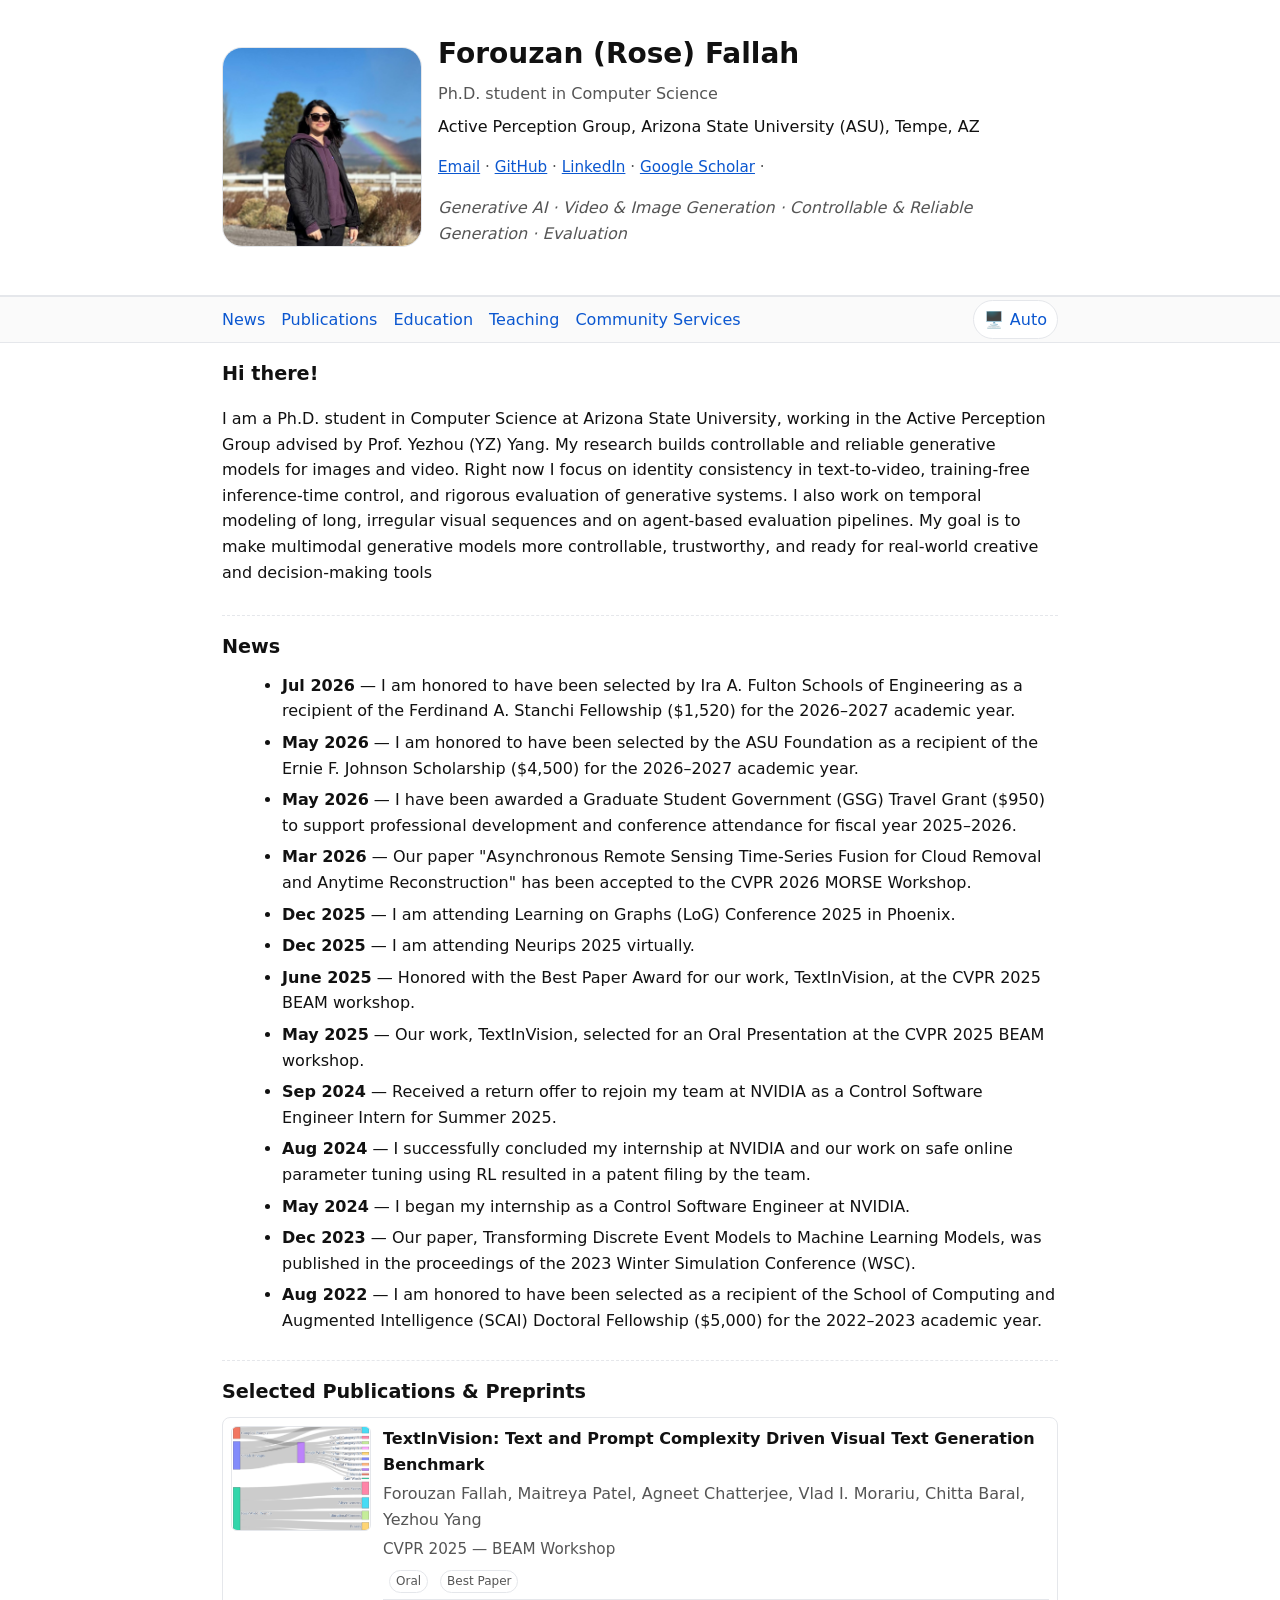
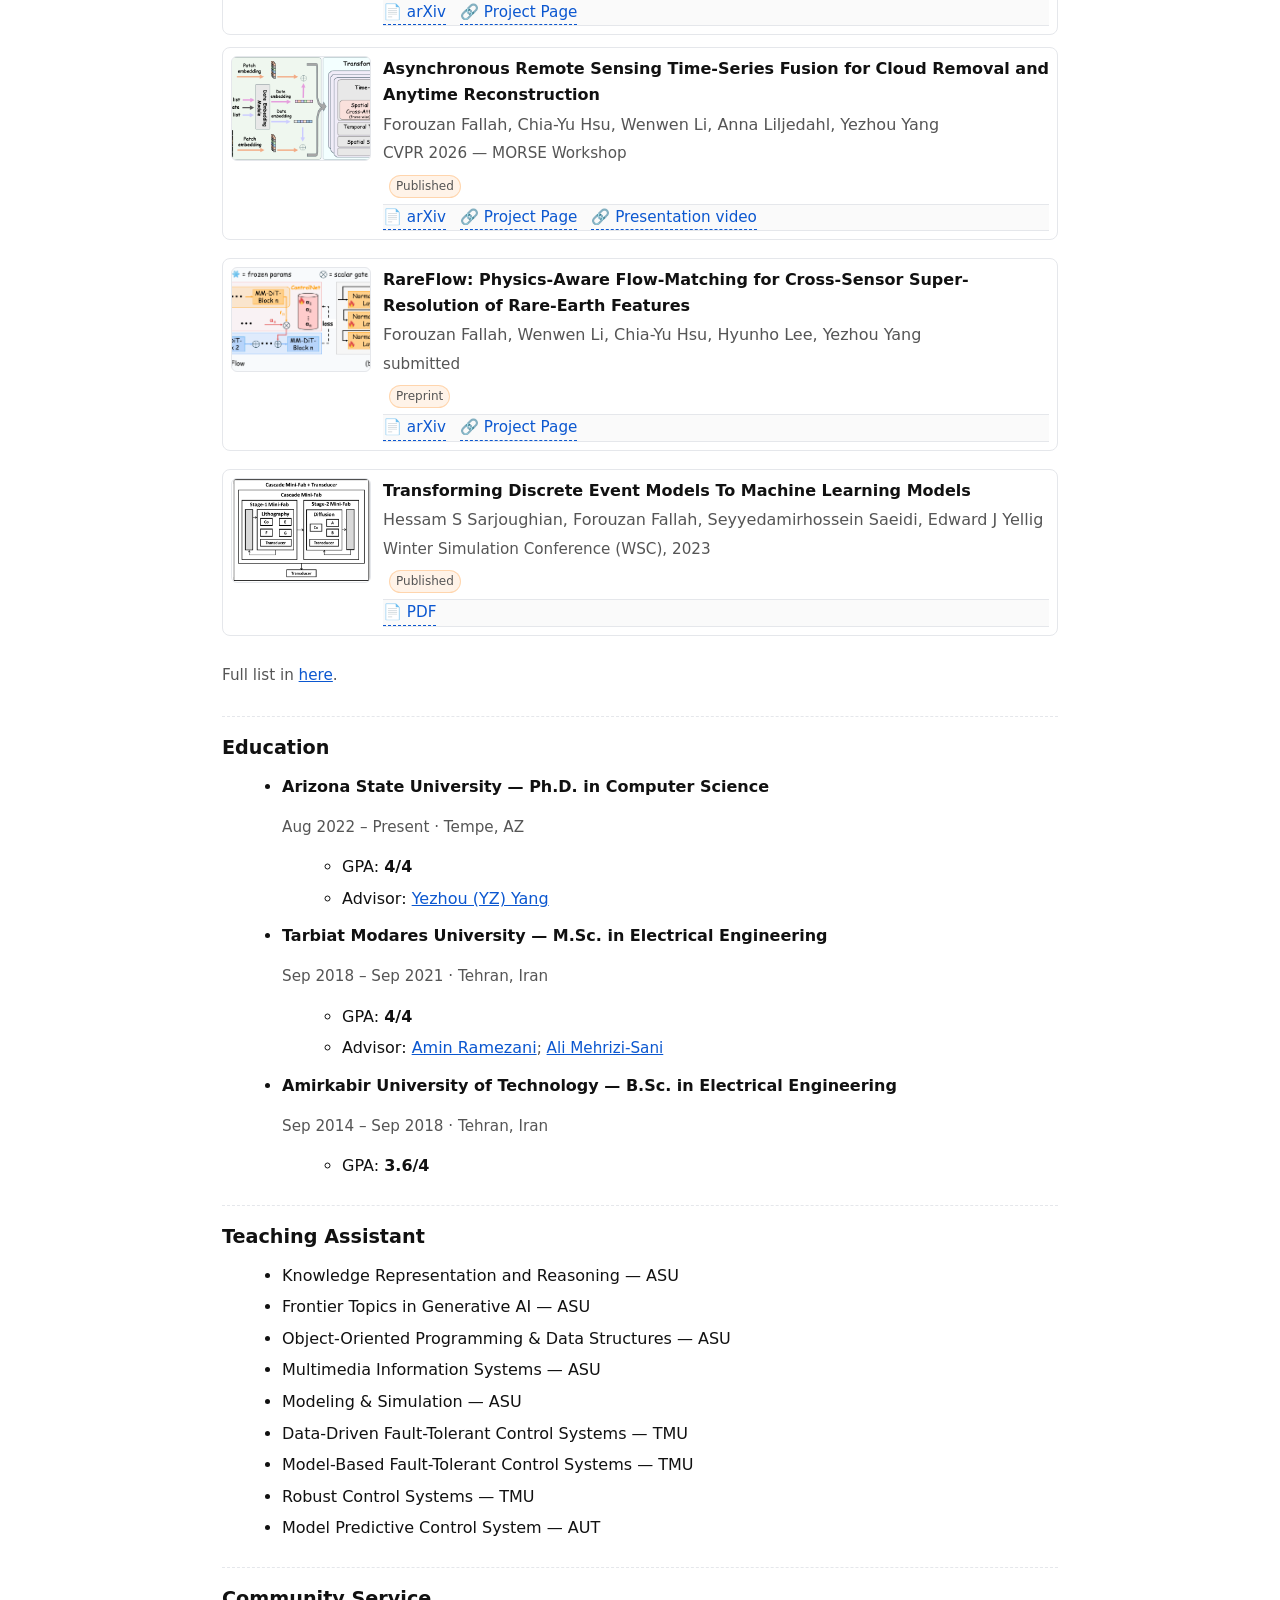
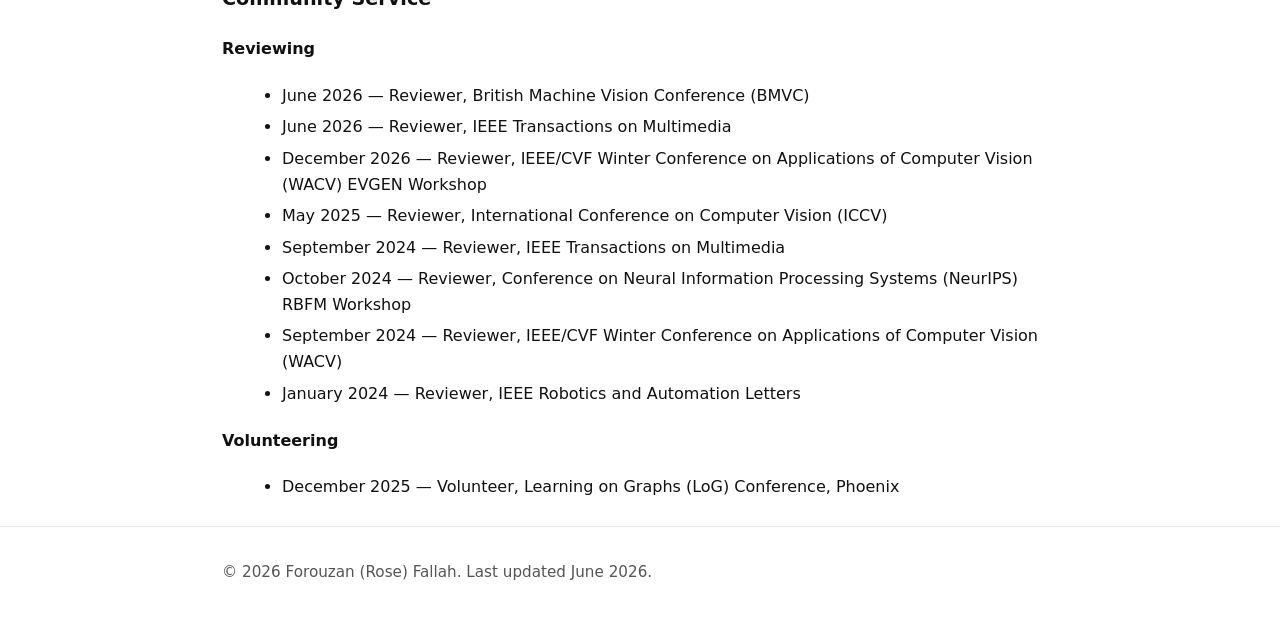
==== index.html @ 2c362b3c "Update index.html" ====
<!DOCTYPE html>
<html lang="en">
<head>
  <meta charset="utf-8">
  <meta name="viewport" content="width=device-width, initial-scale=1">
  <title>Forouzan (Rose) Fallah</title>
  <meta name="description" content="Forouzan (Rose) Fallah — Ph.D. student in Computer Science at Arizona State University. Generative AI, diffusion models, T2I, image editing.">

  <meta name="color-scheme" content="light dark">
  <meta name="theme-color" content="#ffffff" media="(prefers-color-scheme: light)">
  <meta name="theme-color" content="#0b0c0e" media="(prefers-color-scheme: dark)">

  <script>
    (function () {
      try {
        var t = localStorage.getItem('theme'); // 'light' | 'dark' | 'auto' | null
        if (t === 'light' || t === 'dark') {
          document.documentElement.setAttribute('data-theme', t);
        } else {
          document.documentElement.removeAttribute('data-theme'); // auto
        }
      } catch (e) {}
    })();
  </script>

  <link rel="stylesheet" href="style.css?v=20251012">
  <link rel="icon" href="assets/Picture1.jpg" type="image/png">

  <meta property="og:title" content="Forouzan (Rose) Fallah">
  <meta property="og:description" content="Ph.D. student in Computer Science at Arizona State University. Generative AI, diffusion models, T2I, image editing.">
  <meta property="og:type" content="website">
  <meta property="og:url" content="https://forouzanfallah.github.io/">
  <meta property="og:image" content="assets/Picture1.jpg">
</head>
<body>
  <a class="skip-link" href="#main">Skip to content</a>
  <header>
    <div class="container hero">
      <img src="assets/Picture1.jpg" alt="Profile photo placeholder for Forouzan Fallah">
      <div>
        <h1>Forouzan (Rose) Fallah</h1>
        <p class="role">Ph.D. student in Computer Science</p>
        <p class="affil">Active Perception Group, Arizona State University (ASU), Tempe, AZ</p>
        <p class="meta">
          <a href="mailto:ffallah@asu.edu">Email</a> ·
          <a href="https://github.com/forouzanfallah">GitHub</a> ·
          <a href="https://www.linkedin.com/in/forouzanfallah">LinkedIn</a> ·
          <a href="https://scholar.google.com/citations?user=XwzlfO8AAAAJ&hl=en&oi=ao">Google Scholar</a> ·
        </p>
        <p class="kicker">Generative AI · Video & Image Generation · Controllable & Reliable Generation · Evaluation</p>
      </div>
    </div>
  </header>

  <nav role="navigation">
    <div class="container">
      <div class="links">
        <a href="#news">News</a>
        <a href="#publications">Publications</a>
        <a href="#education">Education</a>
        <a href="#teaching">Teaching</a>
        <a href="#service">Community Services</a>
      </div>

      <button id="theme-toggle" class="theme-toggle" type="button" aria-live="polite">
        <span class="theme-toggle__icon" aria-hidden="true">🖥️</span>
        <span class="theme-toggle__label">Auto</span>
      </button>
    </div>
  </nav>

  <main id="main" class="container">
    <section id="bio">
      <h2>Hi there!</h2>
      <p>
I am a Ph.D. student in Computer Science at Arizona State University, working in the Active Perception Group advised by Prof. Yezhou (YZ) Yang. My research builds controllable and reliable generative models for images and video. Right now I focus on identity consistency in text-to-video, training-free inference-time control, and rigorous evaluation of generative systems. I also work on temporal modeling of long, irregular visual sequences and on agent-based evaluation pipelines. My goal is to make multimodal generative models more controllable, trustworthy, and ready for real‑world creative and decision‑making tools
      </p>
    </section>

    <section id="news">
      <h2>News</h2>
      <ul>
        <li><strong>Jul 2026</strong> — I am honored to have been selected by Ira A. Fulton Schools of Engineering as a recipient of the Ferdinand A. Stanchi Fellowship ($1,520) for the 2026–2027 academic year.</li>
        <li><strong>May 2026</strong> — I am honored to have been selected by the ASU Foundation as a recipient of the Ernie F. Johnson Scholarship ($4,500) for the 2026–2027 academic year.</li>
        <li><strong>May 2026</strong> — I have been awarded a Graduate Student Government (GSG) Travel Grant ($950) to support professional development and conference attendance for fiscal year 2025–2026.</li>
        <li><strong>Mar 2026</strong> — Our paper "Asynchronous Remote Sensing Time-Series Fusion for Cloud Removal and Anytime Reconstruction" has been accepted to the CVPR 2026 MORSE Workshop.</li>
        <li><strong>Dec 2025</strong> — I am attending Learning on Graphs (LoG) Conference 2025 in Phoenix.</li>
        <li><strong>Dec 2025</strong> — I am attending Neurips 2025 virtually.</li>
        <li><strong>June 2025</strong> — Honored with the Best Paper Award for our work, TextInVision, at the CVPR 2025 BEAM workshop.</li>
        <li><strong>May 2025</strong> — Our work, TextInVision, selected for an Oral Presentation at the CVPR 2025 BEAM workshop.</li>
        <li><strong>Sep 2024</strong> — Received a return offer to rejoin my team at NVIDIA as a Control Software Engineer Intern for Summer 2025.</li>
        <li><strong>Aug 2024</strong> — I successfully concluded my internship at NVIDIA and our work on safe online parameter tuning using RL resulted in a patent filing by the team.</li>
        <li><strong>May 2024</strong> — I began my internship as a Control Software Engineer at NVIDIA.</li>
        <li><strong>Dec 2023</strong> — Our paper, Transforming Discrete Event Models to Machine Learning Models, was published in the proceedings of the 2023 Winter Simulation Conference (WSC).</li>
        <li><strong>Aug 2022</strong> — I am honored to have been selected as a recipient of the School of Computing and Augmented Intelligence (SCAI) Doctoral Fellowship ($5,000) for the 2022–2023 academic year.</li>
      </ul>
    </section>

    <!-- ===  Publications section === -->
    <section id="publications">
      <h2>Selected Publications & Preprints</h2>

      <ul class="pub-list">
        <!-- 1) TextInVision -->
        <li class="pub-item">
          <figure class="pub-figure">
            <a href="" aria-label="Open project page: TextInVision">
              <img
                src="assets/textinvision.png"
                alt="Demo from TextInVision showing generated text-in-image examples"
                loading="lazy"
                decoding="async"
                width="320" height="240">
            </a>
          </figure>

          <div class="pub-content">
            <h3 class="pub-title">TextInVision: Text and Prompt Complexity Driven Visual Text Generation Benchmark</h3>
            <p class="pub-authors">Forouzan Fallah, Maitreya Patel, Agneet Chatterjee, Vlad I. Morariu, Chitta Baral, Yezhou Yang</p>
            <p class="pub-venue meta">CVPR 2025 — BEAM Workshop</p>
            <div class="badges">
              <span class="badge">Oral</span>
              <span class="badge">Best Paper</span>
            </div>

            <nav class="links" aria-label="Links for TextInVision">
              <a class="link-arxiv" href="https://arxiv.org/abs/2503.13730" target="_blank" rel="noopener">arXiv</a>
              <a class="link-website" href="https://github.com/TextinVision/TextinVision">Project Page</a>
            </nav>
          </div>
        </li>

      <ul class="pub-list">
        <!-- 2) AGFlow -->
        <li class="pub-item">
          <figure class="pub-figure">
            <a href="" aria-label="Open project page: AGFlow">
              <img
                src="assets/agflow.png"
                alt="Demo from TextInVision showing generated text-in-image examples"
                loading="lazy"
                decoding="async"
                width="320" height="240">
            </a>
          </figure>

          <div class="pub-content">
            <h3 class="pub-title">Asynchronous Remote Sensing Time-Series Fusion for Cloud Removal and Anytime Reconstruction</h3>
            <p class="pub-authors">Forouzan Fallah, Chia-Yu Hsu, Wenwen Li, Anna Liljedahl, Yezhou Yang</p>
            <p class="pub-venue meta">CVPR 2026 — MORSE Workshop</p>
            <div class="badges">
              <span class="badge badge--preprint">Published</span>
            </div>

            <nav class="links" aria-label="Links for AGFlow">
              <a class="link-arxiv" href="https://arxiv.org/abs/2605.27726" target="_blank" rel="noopener">arXiv</a>
              <a class="link-website" href="https://agflow-model.github.io/">Project Page</a>
              <a class="link-website" href="https://www.youtube.com/watch?v=OXnxE3O8sl4">Presentation video</a>
            </nav>
          </div>
        </li>
        <!-- 2) RareFlow -->
        <li class="pub-item">
          <figure class="pub-figure">
            <a href="" aria-label="Open project page: RareFlow">
              <img
                src="assets/rareflow.png"
                alt="RareFlow: cross-sensor super-resolution of rare-earth features"
                loading="lazy"
                decoding="async"
                width="320" height="240">
            </a>
          </figure>

          <div class="pub-content">
            <h3 class="pub-title">RareFlow: Physics-Aware Flow-Matching for Cross-Sensor Super-Resolution of Rare-Earth Features</h3>
            <p class="pub-authors">Forouzan Fallah, Wenwen Li, Chia-Yu Hsu, Hyunho Lee, Yezhou Yang</p>
            <p class="pub-venue meta">submitted</p>
            <div class="badges">
              <span class="badge badge--preprint">Preprint</span>
            </div>

            <nav class="links" aria-label="Links for RareFlow">
              <a class="link-arxiv" href="https://arxiv.org/abs/2510.23816" target="_blank" rel="noopener">arXiv</a>
              <a class="link-website" href="https://rareflow.github.io/">Project Page</a>
            </nav>
          </div>
        </li>

        <!-- 3) WSC 2023 -->
        <li class="pub-item">
          <figure class="pub-figure">
            <a href="" aria-label="Open project page: Transforming Discrete Event Models To Machine Learning Models">
              <img
                src="assets/wsc.png"
                alt="Pipeline for transforming discrete event models to ML models"
                loading="lazy"
                decoding="async"
                width="320" height="240">
            </a>
          </figure>

          <div class="pub-content">
            <h3 class="pub-title">Transforming Discrete Event Models To Machine Learning Models</h3>
            <p class="pub-authors">Hessam S Sarjoughian, Forouzan Fallah, Seyyedamirhossein Saeidi, Edward J Yellig</p>
            <p class="pub-venue meta">Winter Simulation Conference (WSC), 2023</p>
            <div class="badges">
              <span class="badge badge--preprint">Published</span>
            </div>

            <nav class="links" aria-label="Links for WSC 2023 paper">
              <a class="link-arxiv" href="https://ieeexplore.ieee.org/abstract/document/10407348" target="_blank" rel="noopener">PDF</a>
            </nav>
          </div>
        </li>
      </ul>

      <p class="meta">Full list in <a href="https://scholar.google.com/citations?user=XwzlfO8AAAAJ&hl=en">here</a>.</p>
    </section>

    <!-- ===  Education section === -->
    <section id="education">
      <h2>Education</h2>
      <ul class="edu-list">
        <li class="edu-item">
          <h3>Arizona State University — Ph.D. in Computer Science</h3>
          <p class="meta">Aug 2022 – Present · Tempe, AZ</p>
          <ul class="edu-details">
            <li>GPA: <strong>4/4</strong></li>
            <li>Advisor: <a href="https://yezhouyang.engineering.asu.edu/" rel="noopener">Yezhou (YZ) Yang</a></li>
          </ul>
        </li>
        <li class="edu-item">
          <h3>Tarbiat Modares University — M.Sc. in Electrical Engineering</h3>
          <p class="meta">Sep 2018 – Sep 2021 · Tehran, Iran</p>
          <ul class="edu-details">
            <li>GPA: <strong>4/4</strong></li>
            <li>Advisor: <a href="https://www.linkedin.com/in/aminramezani/">Amin Ramezani</a><span class="meta">; <a href="https://ece.vt.edu/people/profile/mehrizi.html">Ali Mehrizi-Sani</a></span></li>
          </ul>
        </li>
        <li class="edu-item">
          <h3>Amirkabir University of Technology — B.Sc. in Electrical Engineering</h3>
          <p class="meta">Sep 2014 – Sep 2018 · Tehran, Iran</p>
          <ul class="edu-details">
            <li>GPA: <strong>3.6/4</strong></li>
          </ul>
        </li>
      </ul>
    </section>

    <section id="teaching">
      <h2>Teaching Assistant</h2>
      <ul>
        <li>Knowledge Representation and Reasoning — ASU</li>
        <li>Frontier Topics in Generative AI — ASU</li>
        <li>Object-Oriented Programming & Data Structures — ASU</li>
        <li>Multimedia Information Systems — ASU</li>
        <li>Modeling & Simulation — ASU</li>
        <li>Data-Driven Fault-Tolerant Control Systems — TMU</li>
        <li>Model-Based Fault-Tolerant Control Systems — TMU</li>
        <li>Robust Control Systems — TMU</li>
        <li>Model Predictive Control System — AUT</li>
      </ul>
    </section>

<section id="service">
  <h2>Community Service</h2>

  <h4>Reviewing</h4>
  <ul>
    <li>June 2026 — Reviewer, British Machine Vision Conference (BMVC)</li>
    <li>June 2026 — Reviewer, IEEE Transactions on Multimedia</li>
    <li>December 2026 — Reviewer, IEEE/CVF Winter Conference on Applications of Computer Vision (WACV) EVGEN Workshop</li>
    <li>May 2025 — Reviewer, International Conference on Computer Vision (ICCV)</li>
    <li>September 2024 — Reviewer, IEEE Transactions on Multimedia</li>
    <li>October 2024 — Reviewer, Conference on Neural Information Processing Systems (NeurIPS) RBFM Workshop</li>
    <li>September 2024 — Reviewer, IEEE/CVF Winter Conference on Applications of Computer Vision (WACV)</li>
    <li>January 2024 — Reviewer, IEEE Robotics and Automation Letters</li>
  </ul>

  <h4>Volunteering</h4>
  <ul>
    <li>December 2025 — Volunteer, Learning on Graphs (LoG) Conference, Phoenix</li>
  </ul>
</section>
  </main>

  <footer>
    <div class="container">
      <p>© <span id="year"></span> Forouzan (Rose) Fallah. Last updated June 2026.</p>
    </div>
    <script>document.getElementById('year').textContent = new Date().getFullYear();</script>
  </footer>

  <script>
    (function() {
      const STORAGE_KEY = 'theme'; // 'auto' | 'light' | 'dark'
      const btn = document.getElementById('theme-toggle');

      function systemPrefersDark() {
        return window.matchMedia && window.matchMedia('(prefers-color-scheme: dark)').matches;
      }

      function updateThemeColorMeta(theme) {
        let meta = document.querySelector('meta[name="theme-color"][data-dynamic]');
        if (!meta) {
          meta = document.createElement('meta');
          meta.name = 'theme-color';
          meta.setAttribute('data-dynamic', '');
          document.head.appendChild(meta);
        }
        if (theme === 'dark') meta.content = '#0b0c0e';
        else if (theme === 'light') meta.content = '#ffffff';
        else { // auto → remove dynamic override and let media-based metas apply
          if (meta && meta.parentNode) meta.parentNode.removeChild(meta);
        }
      }

      function apply(theme) {
        if (theme === 'dark' || theme === 'light') {
          document.documentElement.setAttribute('data-theme', theme);
        } else {
          document.documentElement.removeAttribute('data-theme'); // Auto
        }
        try { localStorage.setItem(STORAGE_KEY, theme); } catch (_) {}
        updateUI(theme);
        updateThemeColorMeta(theme);
      }

      function updateUI(theme) {
        const label = btn.querySelector('.theme-toggle__label');
        const icon  = btn.querySelector('.theme-toggle__icon');

        if (theme === 'dark') {
          label.textContent = 'Dark';
          icon.textContent  = '🌙';
          btn.setAttribute('aria-label', 'Switch to light theme');
        } else if (theme === 'light') {
          label.textContent = 'Light';
          icon.textContent  = '☀️';
          btn.setAttribute('aria-label', 'Use system theme');
        } else {
          label.textContent = 'Auto';
          icon.textContent  = '🖥️';
          btn.setAttribute('aria-label', systemPrefersDark() ? 'System: Dark' : 'System: Light');
        }
      }

      function current() {
        try { return localStorage.getItem(STORAGE_KEY) || 'auto'; } catch (_) { return 'auto'; }
      }

      btn.addEventListener('click', () => {
        const cur = current();
        const next = cur === 'auto' ? 'dark' : cur === 'dark' ? 'light' : 'auto';
        apply(next);
      });

      if (window.matchMedia) {
        const mql = window.matchMedia('(prefers-color-scheme: dark)');
        const handler = () => { if (current() === 'auto') updateUI('auto'); };
        if (mql.addEventListener) mql.addEventListener('change', handler);
        else if (mql.addListener) mql.addListener(handler); // Safari fallback
      }

      apply(current());
    })();
  </script>
</body>
</html>
---- style.css ----
/* Minimal academic CV site — simple, readable, no JS required */
:root {
  --fg: #111;
  --bg: #fff;
  --muted: #555;
  --link: #0b57d0;
  --border: #e5e7eb;
  --maxw: 860px;
  --avatar: 200px; 
}

@media (prefers-color-scheme: dark) {
  :root {
    --fg: #e6e6e6;
    --bg: #0b0c0e;
    --muted: #aaa;
    --link: #a8c7fa;
    --border: #1f2937;
  }
}

* { box-sizing: border-box; }
html, body { padding: 0; margin: 0; }
body {
  font: 16px/1.6 system-ui, -apple-system, Segoe UI, Roboto, Helvetica, Arial, "Apple Color Emoji", "Segoe UI Emoji";
  color: var(--fg);
  background: var(--bg);
}

header {
  border-bottom: 1px solid var(--border);
  padding: 32px 16px;
}

.container { max-width: var(--maxw); margin: 0 auto; padding: 0 12px; }

.hero {
  display: grid;
  grid-template-columns: var(--avatar) 1fr;
  gap: 16px;
  align-items: center;
}
.hero img {
  width: var(--avatar); height: var(--avatar); border-radius: 10%; display: block;
  border: 1px solid var(--border);
  background: #f8fafc;
}
.hero h1 { margin: 0 0 4px 0; font-size: 28px; }
.hero .role { margin: 0; color: var(--muted); }
.hero .affil { margin: 8px 0 0 0; }

nav {
  border-top: 1px solid var(--border);
  border-bottom: 1px solid var(--border);
  background: rgba(127,127,127,0.04);
}
nav .links {
  display: flex;
  gap: 16px;
  padding: 10px 0;
  flex-wrap: wrap;
}
nav a { text-decoration: none; color: var(--link); }
nav a:hover, nav a:focus { text-decoration: underline; }

main { padding: 16px; }
section { padding: 6px 0 14px; }
section + section { border-top: 1px dashed var(--border); }
h2 { font-size: 1.2rem; margin: 10px 0; }
h3 { font-size: 1rem; margin: 8px 0 4px; }
ul { margin: 4px 0 12px 20px; }
li + li { margin-top: 6px; }

.badge {
  display: inline-block;
  padding: 1px 6px;
  border: 1px solid var(--border);
  border-radius: 999px;
  font-size: 12px;
  color: var(--muted);
  vertical-align: middle;
  margin-left: 6px;
}

.meta { color: var(--muted); font-size: 0.95rem; }
a { color: var(--link); }

footer {
  border-top: 1px solid var(--border);
  padding: 18px 16px 40px;
  color: var(--muted);
  font-size: 0.95rem;
}
.kicker { font-style: italic; color: var(--muted); }

.skip-link {
  position: absolute; left: -9999px; top: -9999px;
}
.skip-link:focus { left: 10px; top: 10px; background: var(--bg); border: 2px solid var(--link); padding: 6px 8px; }

#publications .pub-list {
  list-style: none;
  margin: 0;
  padding: 0;
  display: grid;
  gap: 12px;
}

#publications .pub-item {
  display: grid;
  grid-template-columns: 140px 1fr;
  gap: 12px;
  align-items: start;
  border: 1px solid var(--border);
  border-radius: 8px;
  padding: 8px;
  background: var(--bg);
}

#publications .pub-figure {
  margin: 0;
  aspect-ratio: 4/3;          
  overflow: hidden;
  border-radius: 6px;
  background: #f8fafc;
  border: 1px solid var(--border);
}
@media (prefers-color-scheme: dark) {
  #publications .pub-figure { background: #0f1216; }
}

#publications .pub-figure img {
  width: 100%;
  height: 100%;
  display: block;
  object-fit: cover;
  transition: transform .2s ease;
}
#publications .pub-item:hover .pub-figure img,
#publications .pub-figure a:focus-visible img {
  transform: scale(1.03);
}

#publications .pub-content { min-width: 0; }
#publications .pub-title { margin: 0 0 4px 0; }
#publications .pub-authors { margin: 0; color: var(--muted); }
#publications .pub-venue { margin: 4px 0 6px 0; }

#publications .badges {
  display: inline-flex;
  gap: 6px;
  flex-wrap: wrap;
  margin-bottom: 6px;
}

#publications .badge--preprint {
  background: rgba(255, 159, 64, 0.12);
  border-color: rgba(255, 159, 64, 0.35);
}

#publications .links {
  display: flex;
  flex-wrap: wrap;
  gap: 6px 14px;
  align-items: center;
  font-size: 0.95rem;
}
#publications .links a {
  text-decoration: none;
  border-bottom: 1px dashed currentColor;
}
#publications .links a:hover,
#publications .links a:focus-visible {
  border-bottom-style: solid;
}

#publications .link-arxiv::before  { content: "📄 "; }
#publications .link-website::before{ content: "🔗 "; }
#publications .link-pdf::before    { content: "📕 "; }
#publications .link-code::before   { content: "🧩 "; }
#publications .link-video::before  { content: "🎬 "; }

@media (max-width: 600px) {
  #publications .pub-item { grid-template-columns: 1fr; }
  #publications .pub-figure { aspect-ratio: 16/9; }
}

nav .container {
  display: flex;
  align-items: center;
  justify-content: space-between;
  gap: 12px;
  flex-wrap: wrap;
}

.theme-toggle {
  appearance: none;
  border: 1px solid var(--border);
  background: var(--bg);
  color: var(--link);
  border-radius: 999px;
  padding: 6px 10px;
  display: inline-flex;
  align-items: center;
  gap: 6px;
  cursor: pointer;
  font: inherit;
}
.theme-toggle:hover,
.theme-toggle:focus-visible {
  outline: none;
  box-shadow: 0 0 0 2px var(--border);
}

:root { color-scheme: light dark; }

:root[data-theme="dark"] {
  --fg: #e6e6e6;
  --bg: #0b0c0e;
  --muted: #aaa;
  --link: #a8c7fa;
  --border: #1f2937;
  color-scheme: dark;
}
:root[data-theme="light"] {
  --fg: #111;
  --bg: #fff;
  --muted: #555;
  --link: #0b57d0;
  --border: #e5e7eb;
  color-scheme: light;
}

:root[data-theme="dark"] #publications .pub-figure { background: #0f1216; }
:root[data-theme="dark"] .hero img { background: #0f1216; }

@media (max-width: 420px) {
  .theme-toggle { width: 100%; justify-content: center; }
}
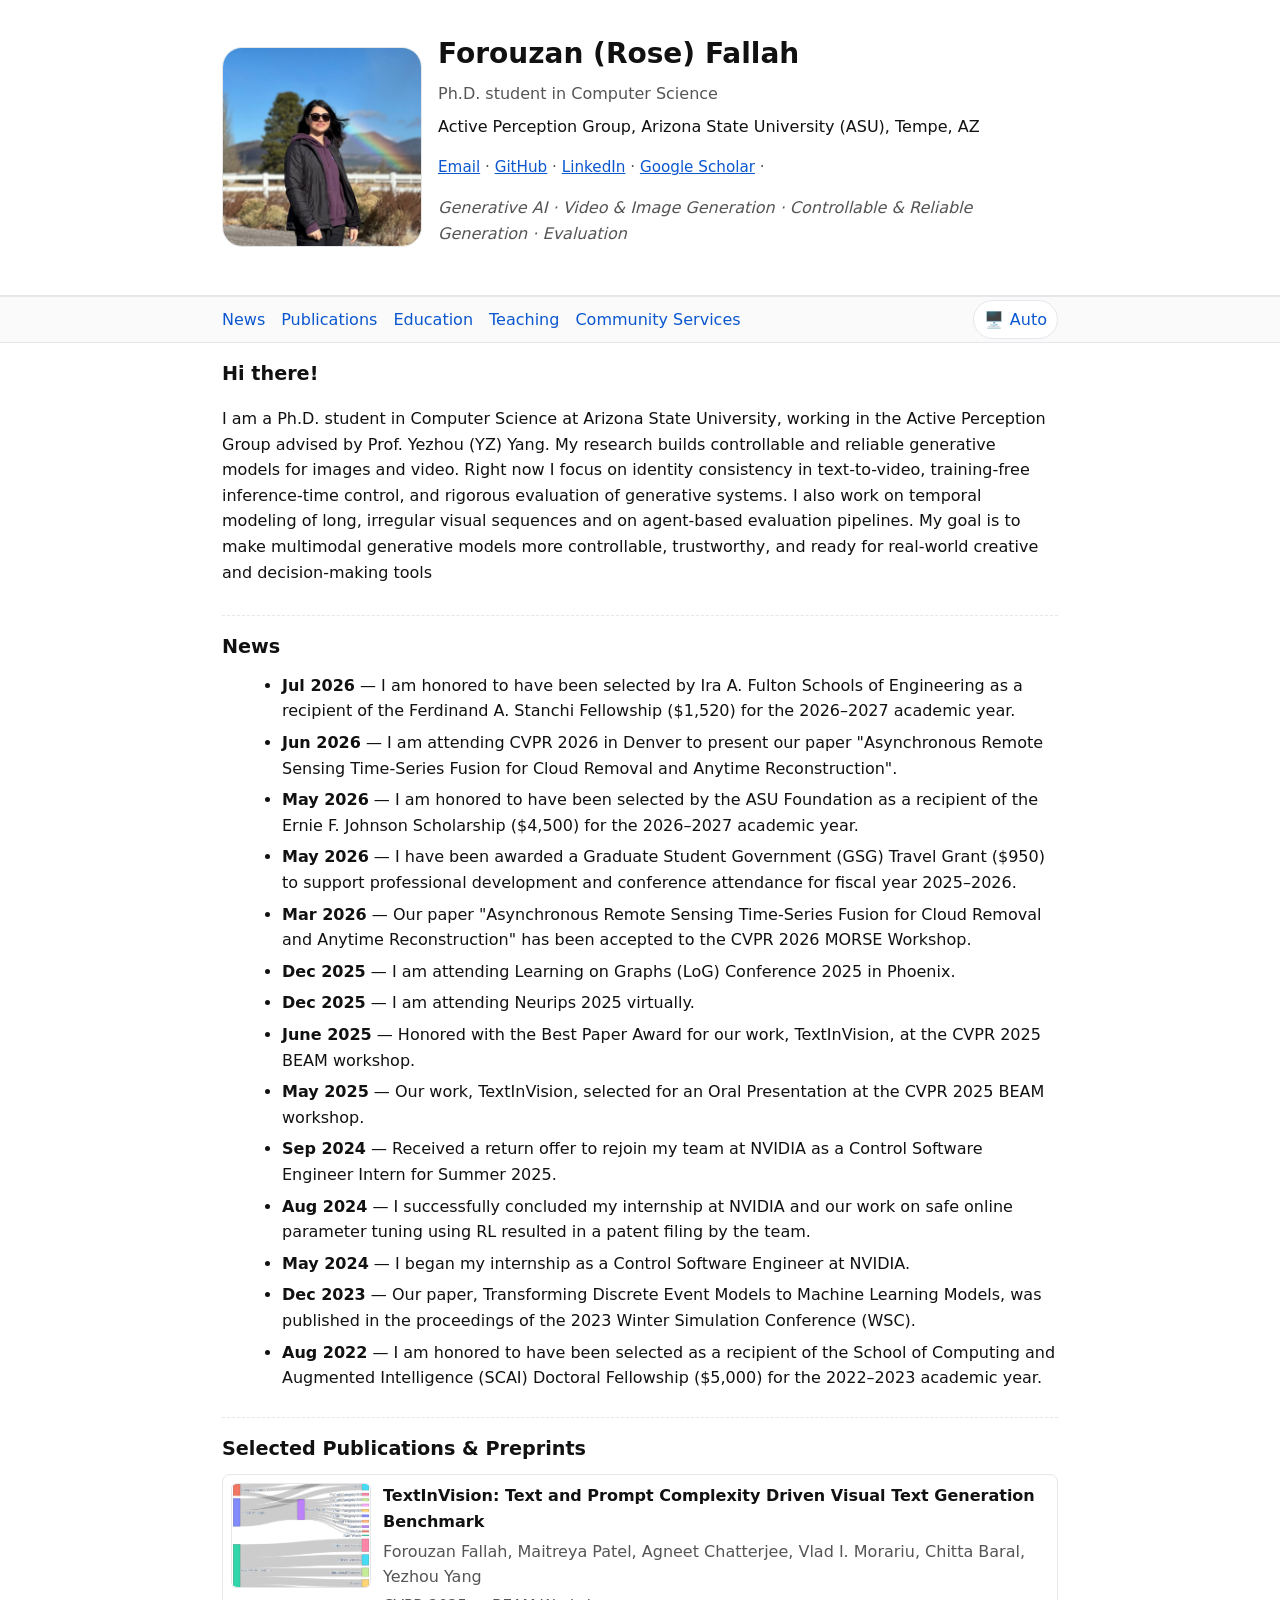
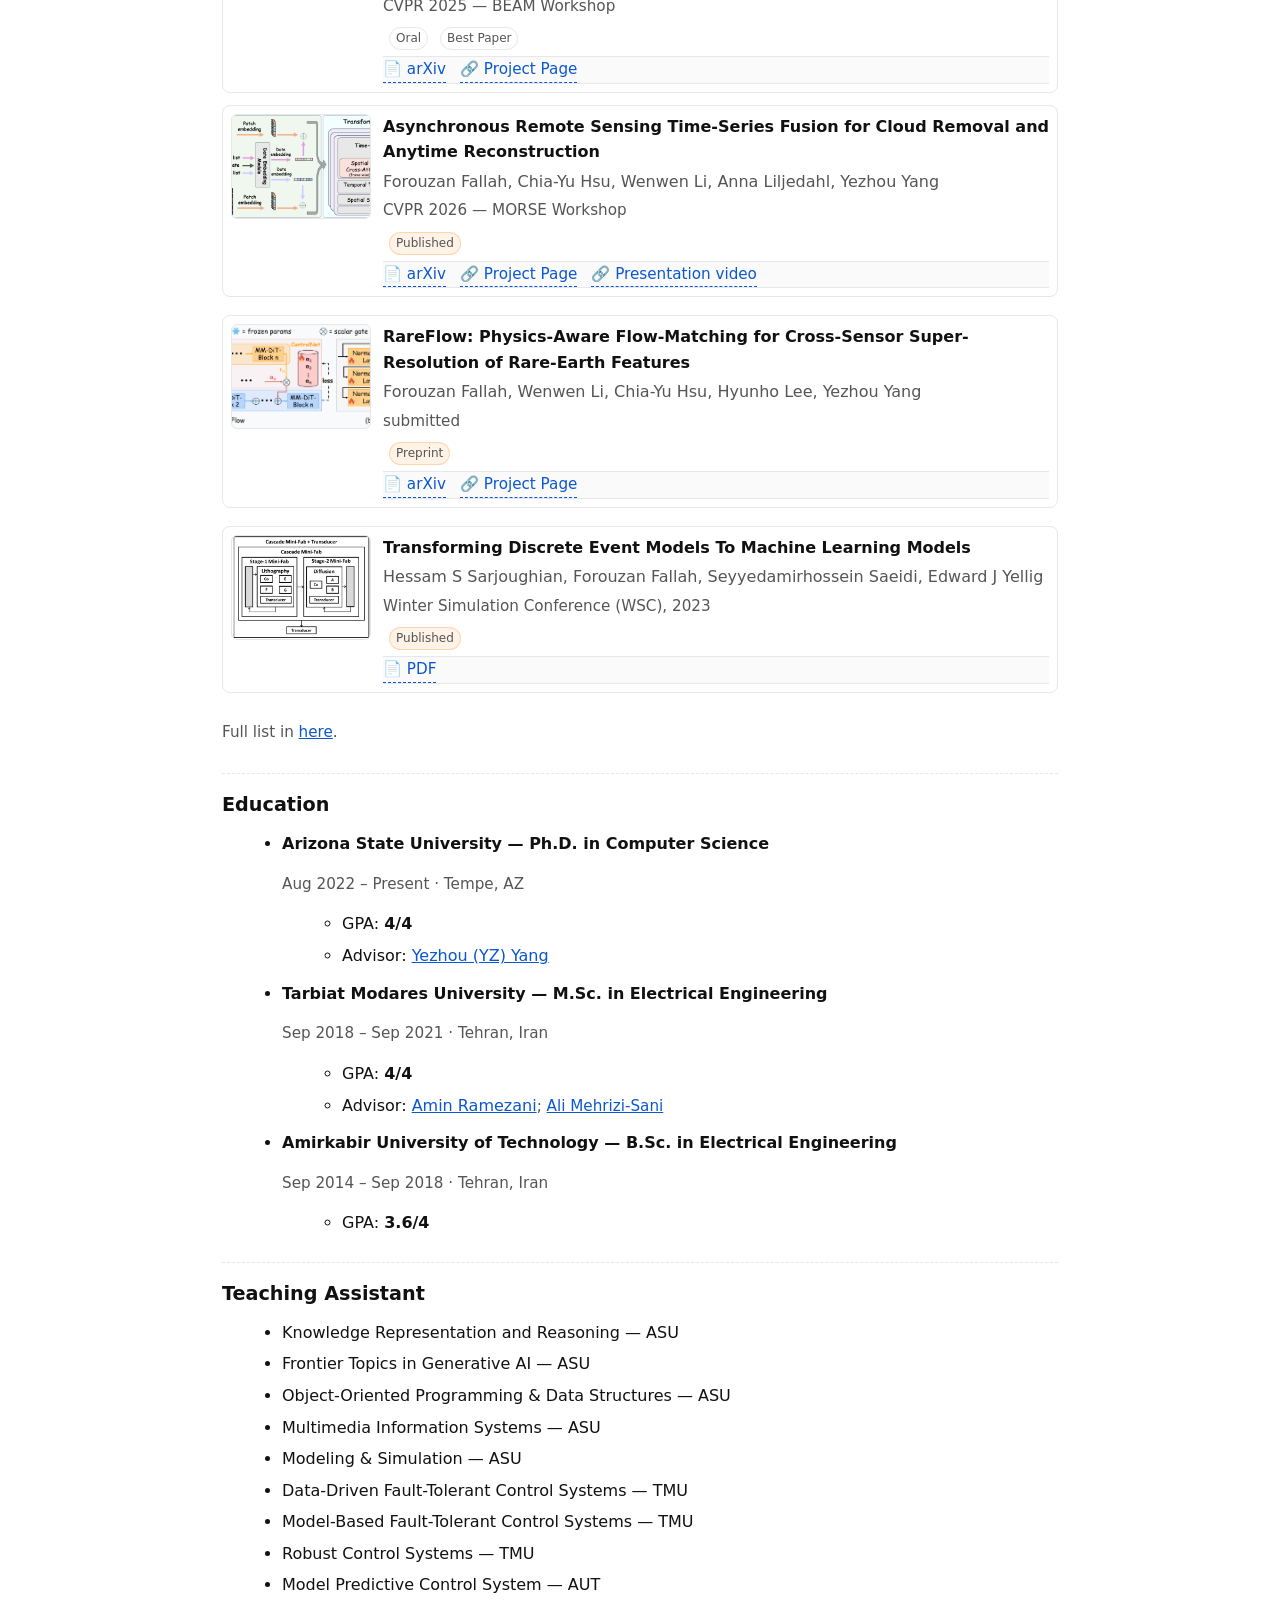
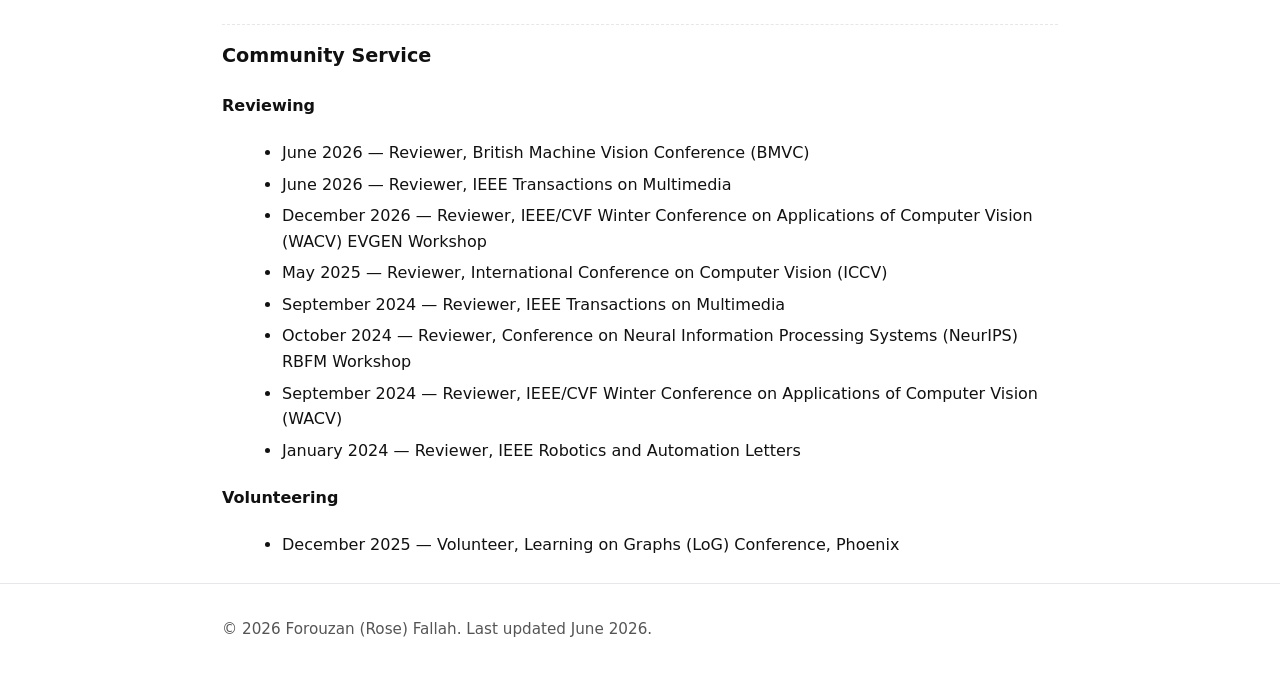
==== commit 86ca011b: "Update index.html" ====
--- a/index.html
+++ b/index.html
@@ -81,6 +81,7 @@
       <h2>News</h2>
       <ul>
         <li><strong>Jul 2026</strong> — I am honored to have been selected by Ira A. Fulton Schools of Engineering as a recipient of the Ferdinand A. Stanchi Fellowship ($1,520) for the 2026–2027 academic year.</li>
+        <li><strong>Jun 2026</strong> — I am attending CVPR 2026 in Denver to present our paper "Asynchronous Remote Sensing Time-Series Fusion for Cloud Removal and Anytime Reconstruction".</li>
         <li><strong>May 2026</strong> — I am honored to have been selected by the ASU Foundation as a recipient of the Ernie F. Johnson Scholarship ($4,500) for the 2026–2027 academic year.</li>
         <li><strong>May 2026</strong> — I have been awarded a Graduate Student Government (GSG) Travel Grant ($950) to support professional development and conference attendance for fiscal year 2025–2026.</li>
         <li><strong>Mar 2026</strong> — Our paper "Asynchronous Remote Sensing Time-Series Fusion for Cloud Removal and Anytime Reconstruction" has been accepted to the CVPR 2026 MORSE Workshop.</li>
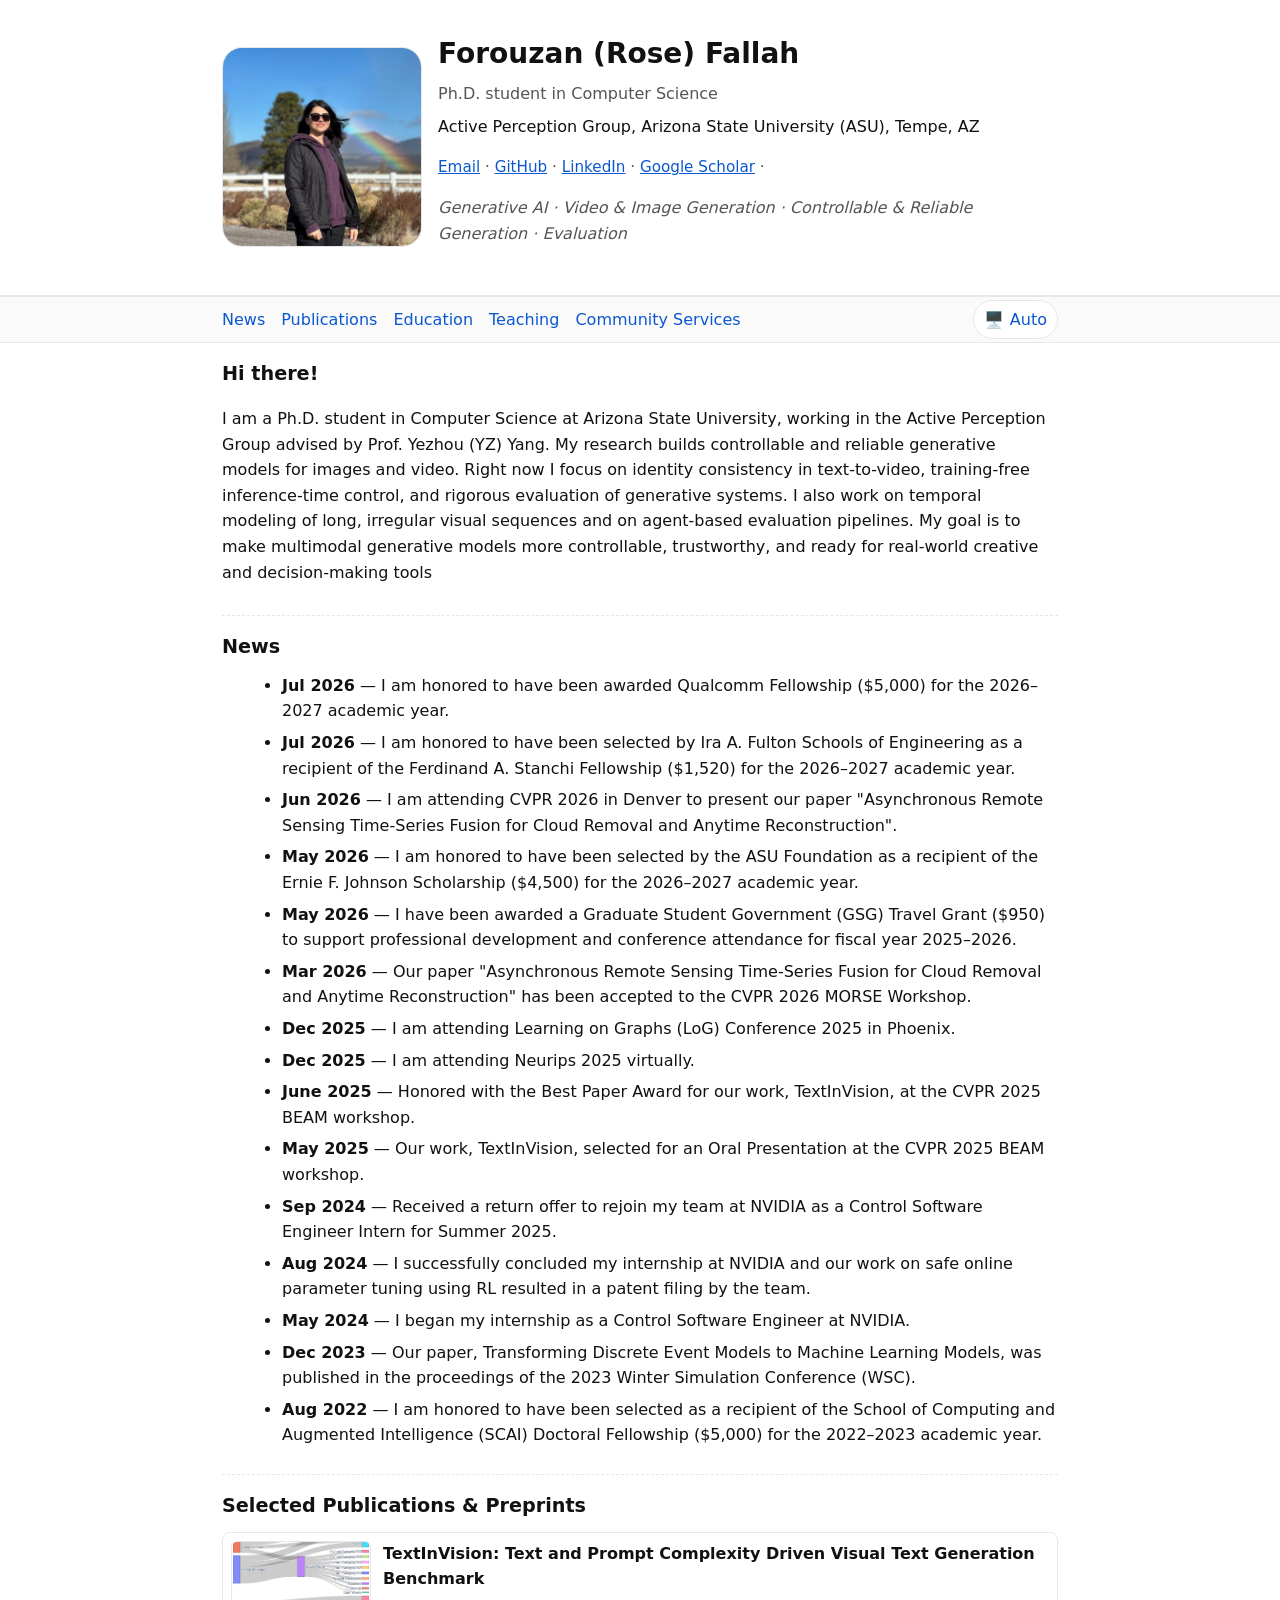
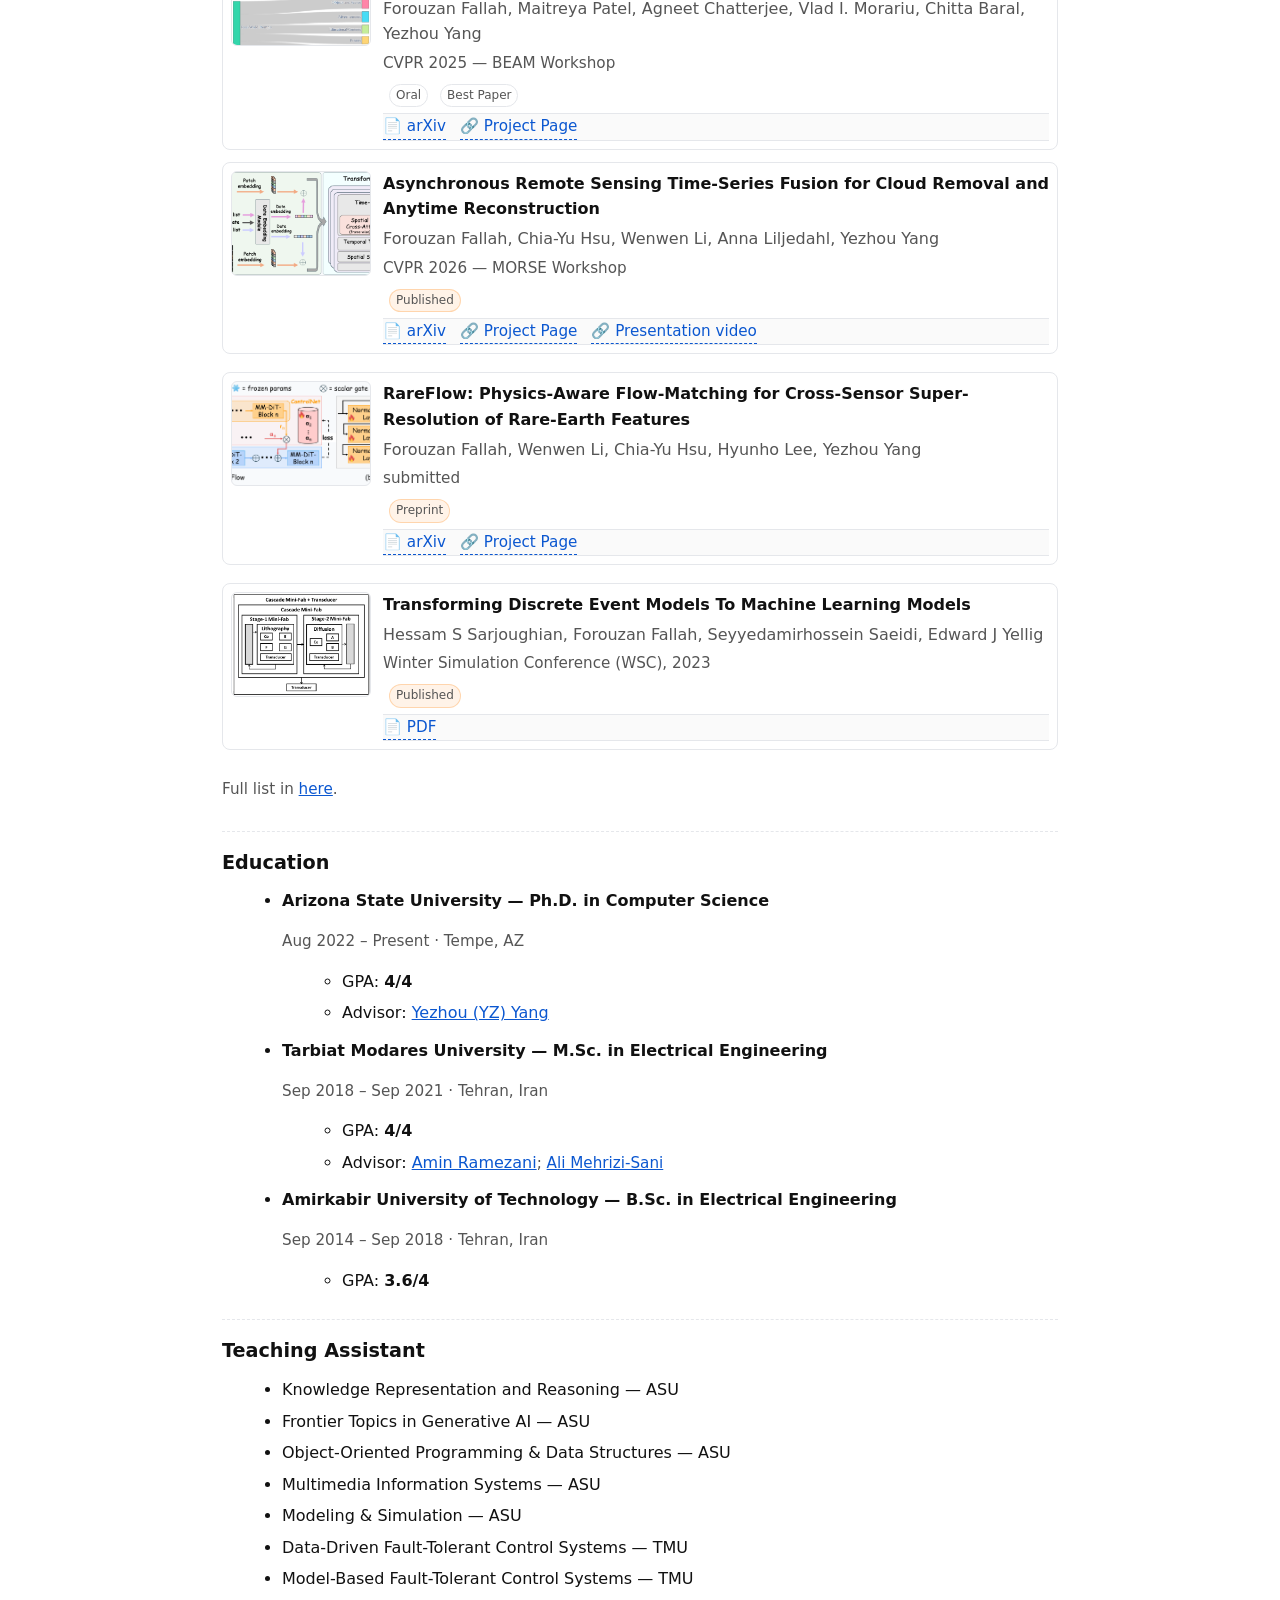
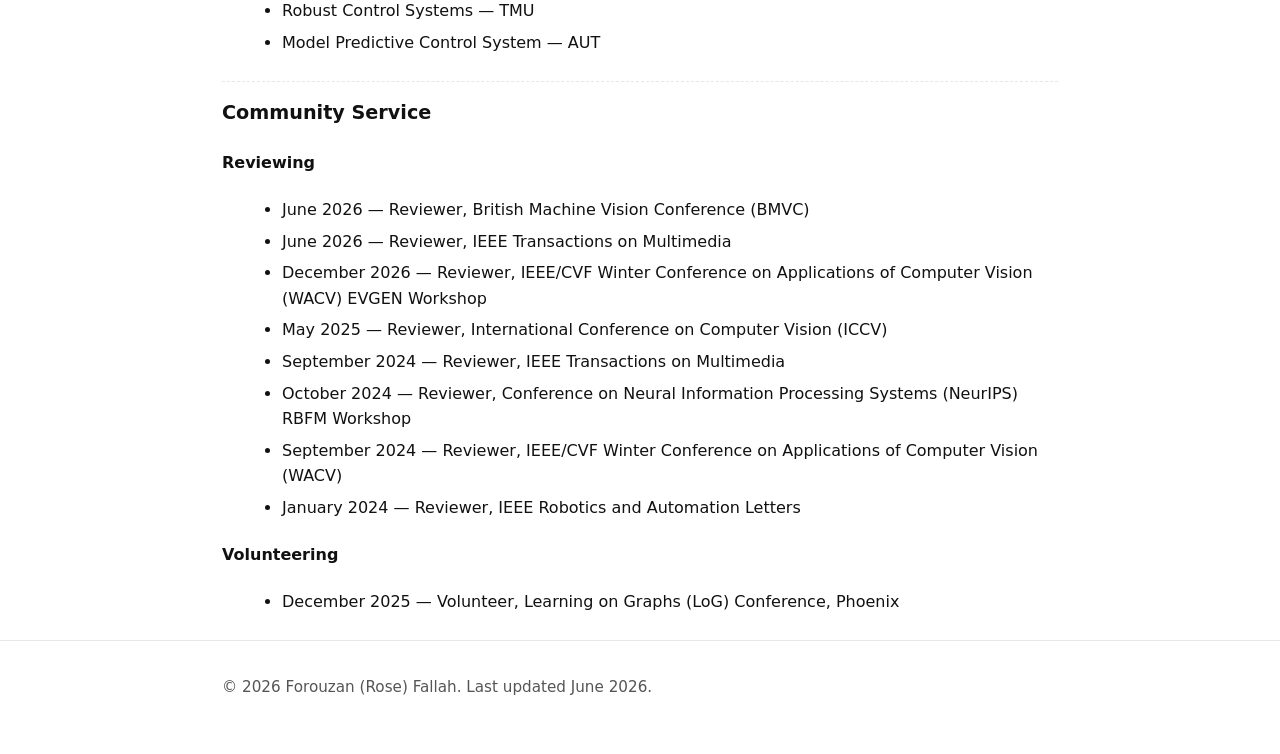
==== commit 689c7bea: "Add Qualcomm Fellowship announcement to news section" ====
--- a/index.html
+++ b/index.html
@@ -80,6 +80,7 @@
     <section id="news">
       <h2>News</h2>
       <ul>
+        <li><strong>Jul 2026</strong> — I am honored to have been awarded Qualcomm Fellowship ($5,000) for the 2026–2027 academic year.</li>
         <li><strong>Jul 2026</strong> — I am honored to have been selected by Ira A. Fulton Schools of Engineering as a recipient of the Ferdinand A. Stanchi Fellowship ($1,520) for the 2026–2027 academic year.</li>
         <li><strong>Jun 2026</strong> — I am attending CVPR 2026 in Denver to present our paper "Asynchronous Remote Sensing Time-Series Fusion for Cloud Removal and Anytime Reconstruction".</li>
         <li><strong>May 2026</strong> — I am honored to have been selected by the ASU Foundation as a recipient of the Ernie F. Johnson Scholarship ($4,500) for the 2026–2027 academic year.</li>
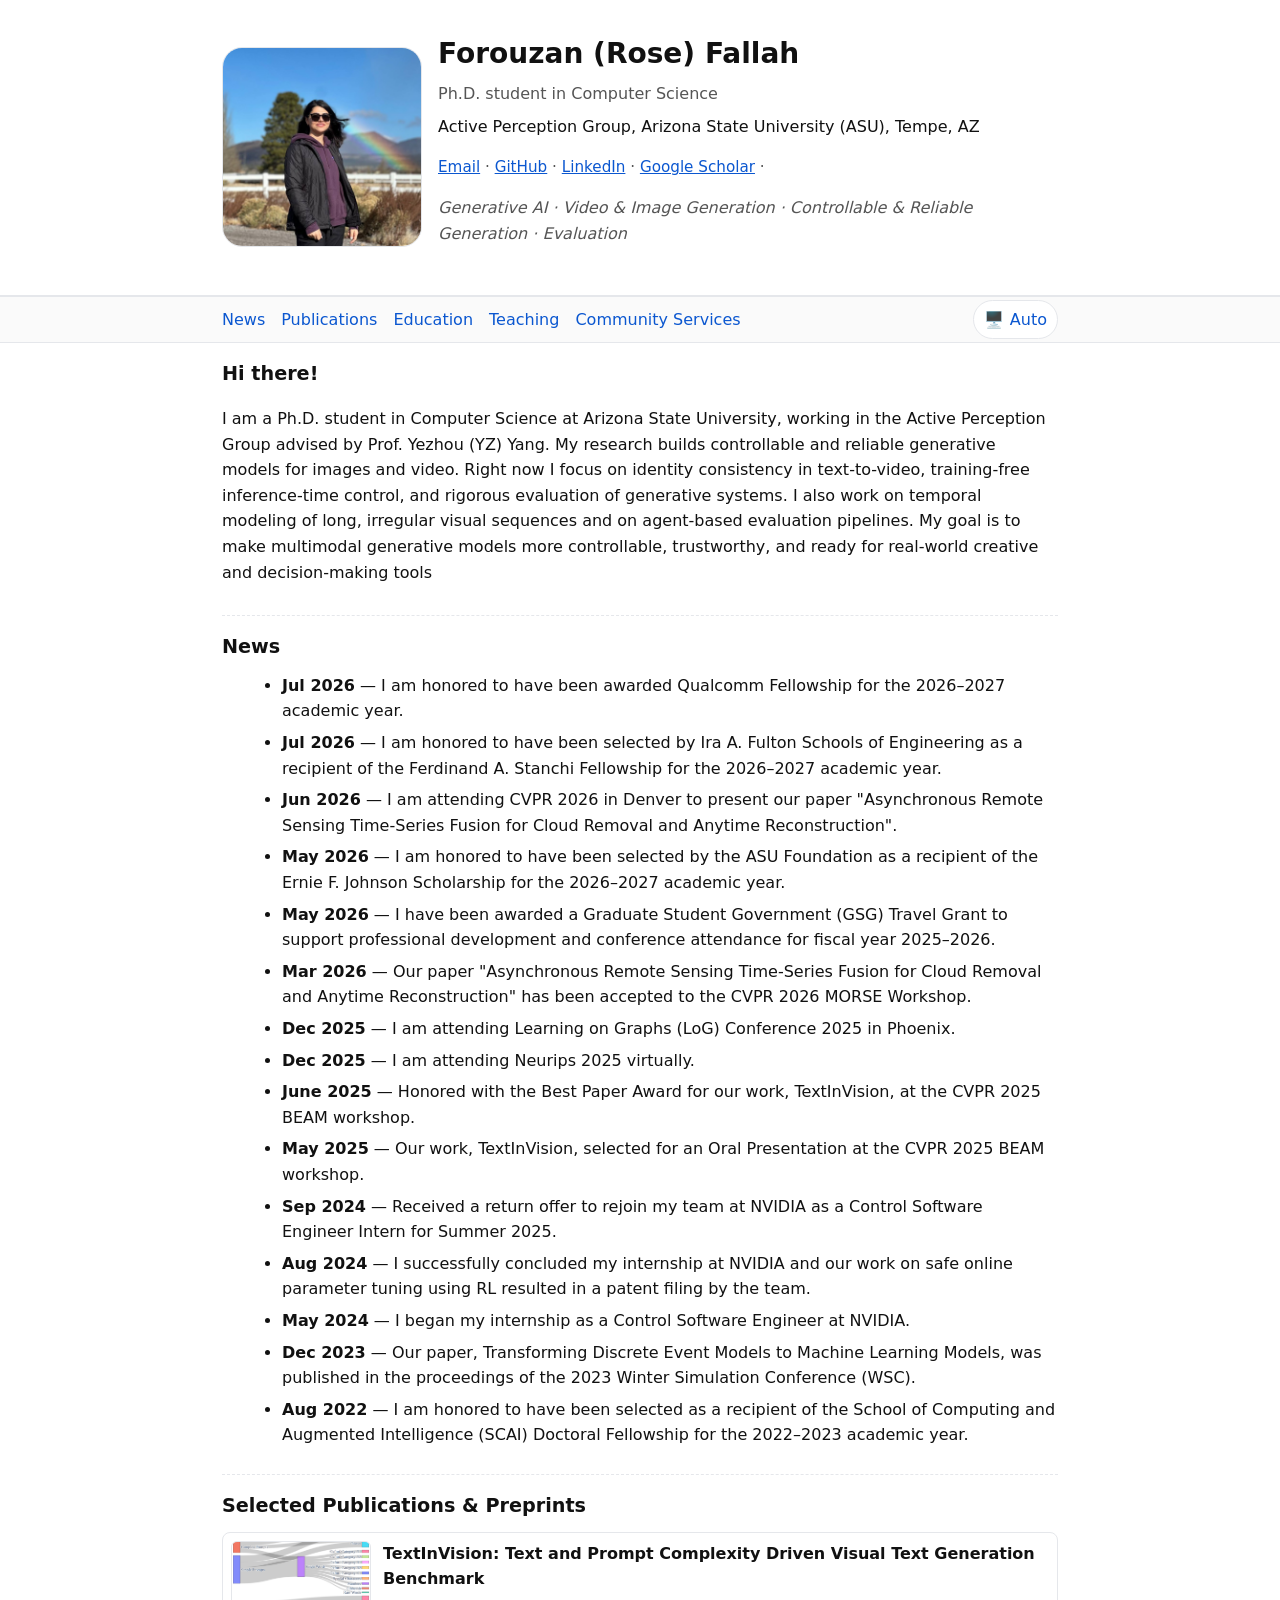
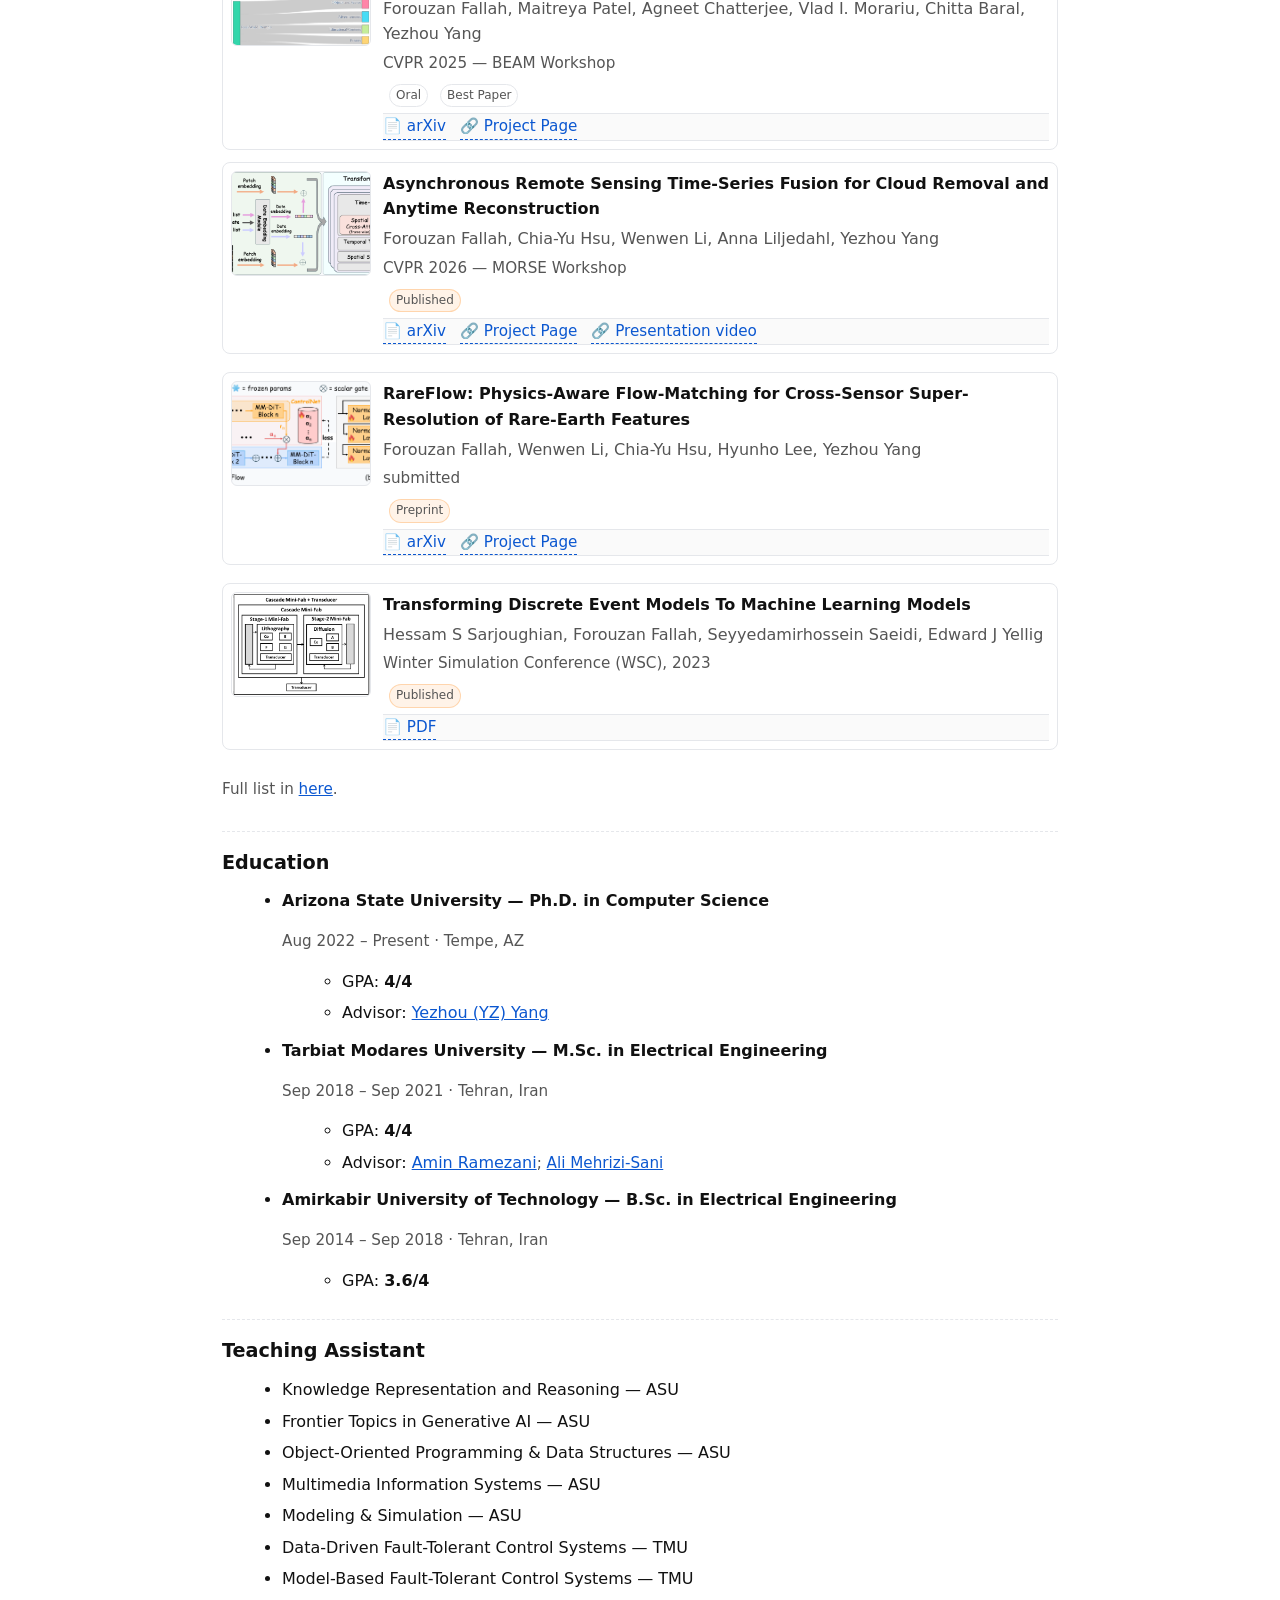
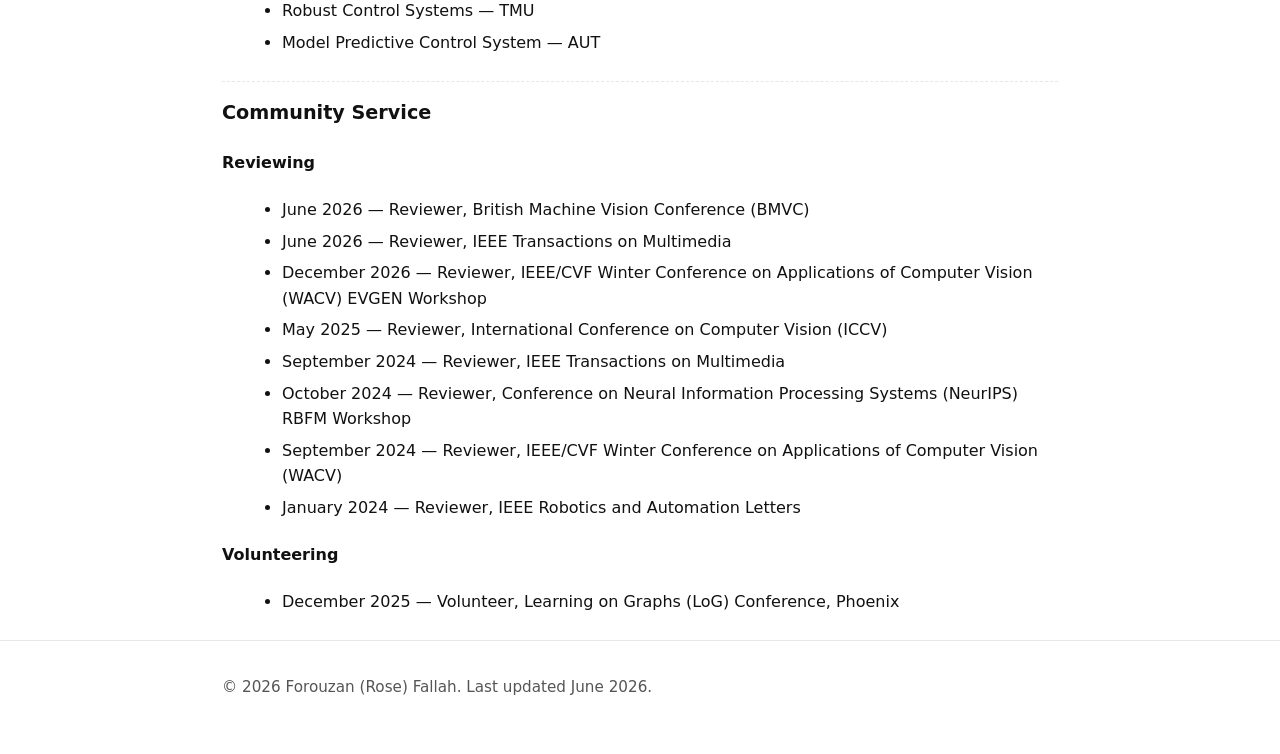
==== commit 23d14b6f: "Update index.html" ====
--- a/index.html
+++ b/index.html
@@ -80,11 +80,11 @@
     <section id="news">
       <h2>News</h2>
       <ul>
-        <li><strong>Jul 2026</strong> — I am honored to have been awarded Qualcomm Fellowship ($5,000) for the 2026–2027 academic year.</li>
-        <li><strong>Jul 2026</strong> — I am honored to have been selected by Ira A. Fulton Schools of Engineering as a recipient of the Ferdinand A. Stanchi Fellowship ($1,520) for the 2026–2027 academic year.</li>
+        <li><strong>Jul 2026</strong> — I am honored to have been awarded Qualcomm Fellowship for the 2026–2027 academic year.</li>
+        <li><strong>Jul 2026</strong> — I am honored to have been selected by Ira A. Fulton Schools of Engineering as a recipient of the Ferdinand A. Stanchi Fellowship for the 2026–2027 academic year.</li>
         <li><strong>Jun 2026</strong> — I am attending CVPR 2026 in Denver to present our paper "Asynchronous Remote Sensing Time-Series Fusion for Cloud Removal and Anytime Reconstruction".</li>
-        <li><strong>May 2026</strong> — I am honored to have been selected by the ASU Foundation as a recipient of the Ernie F. Johnson Scholarship ($4,500) for the 2026–2027 academic year.</li>
-        <li><strong>May 2026</strong> — I have been awarded a Graduate Student Government (GSG) Travel Grant ($950) to support professional development and conference attendance for fiscal year 2025–2026.</li>
+        <li><strong>May 2026</strong> — I am honored to have been selected by the ASU Foundation as a recipient of the Ernie F. Johnson Scholarship for the 2026–2027 academic year.</li>
+        <li><strong>May 2026</strong> — I have been awarded a Graduate Student Government (GSG) Travel Grant to support professional development and conference attendance for fiscal year 2025–2026.</li>
         <li><strong>Mar 2026</strong> — Our paper "Asynchronous Remote Sensing Time-Series Fusion for Cloud Removal and Anytime Reconstruction" has been accepted to the CVPR 2026 MORSE Workshop.</li>
         <li><strong>Dec 2025</strong> — I am attending Learning on Graphs (LoG) Conference 2025 in Phoenix.</li>
         <li><strong>Dec 2025</strong> — I am attending Neurips 2025 virtually.</li>
@@ -94,7 +94,7 @@
         <li><strong>Aug 2024</strong> — I successfully concluded my internship at NVIDIA and our work on safe online parameter tuning using RL resulted in a patent filing by the team.</li>
         <li><strong>May 2024</strong> — I began my internship as a Control Software Engineer at NVIDIA.</li>
         <li><strong>Dec 2023</strong> — Our paper, Transforming Discrete Event Models to Machine Learning Models, was published in the proceedings of the 2023 Winter Simulation Conference (WSC).</li>
-        <li><strong>Aug 2022</strong> — I am honored to have been selected as a recipient of the School of Computing and Augmented Intelligence (SCAI) Doctoral Fellowship ($5,000) for the 2022–2023 academic year.</li>
+        <li><strong>Aug 2022</strong> — I am honored to have been selected as a recipient of the School of Computing and Augmented Intelligence (SCAI) Doctoral Fellowship for the 2022–2023 academic year.</li>
       </ul>
     </section>
 
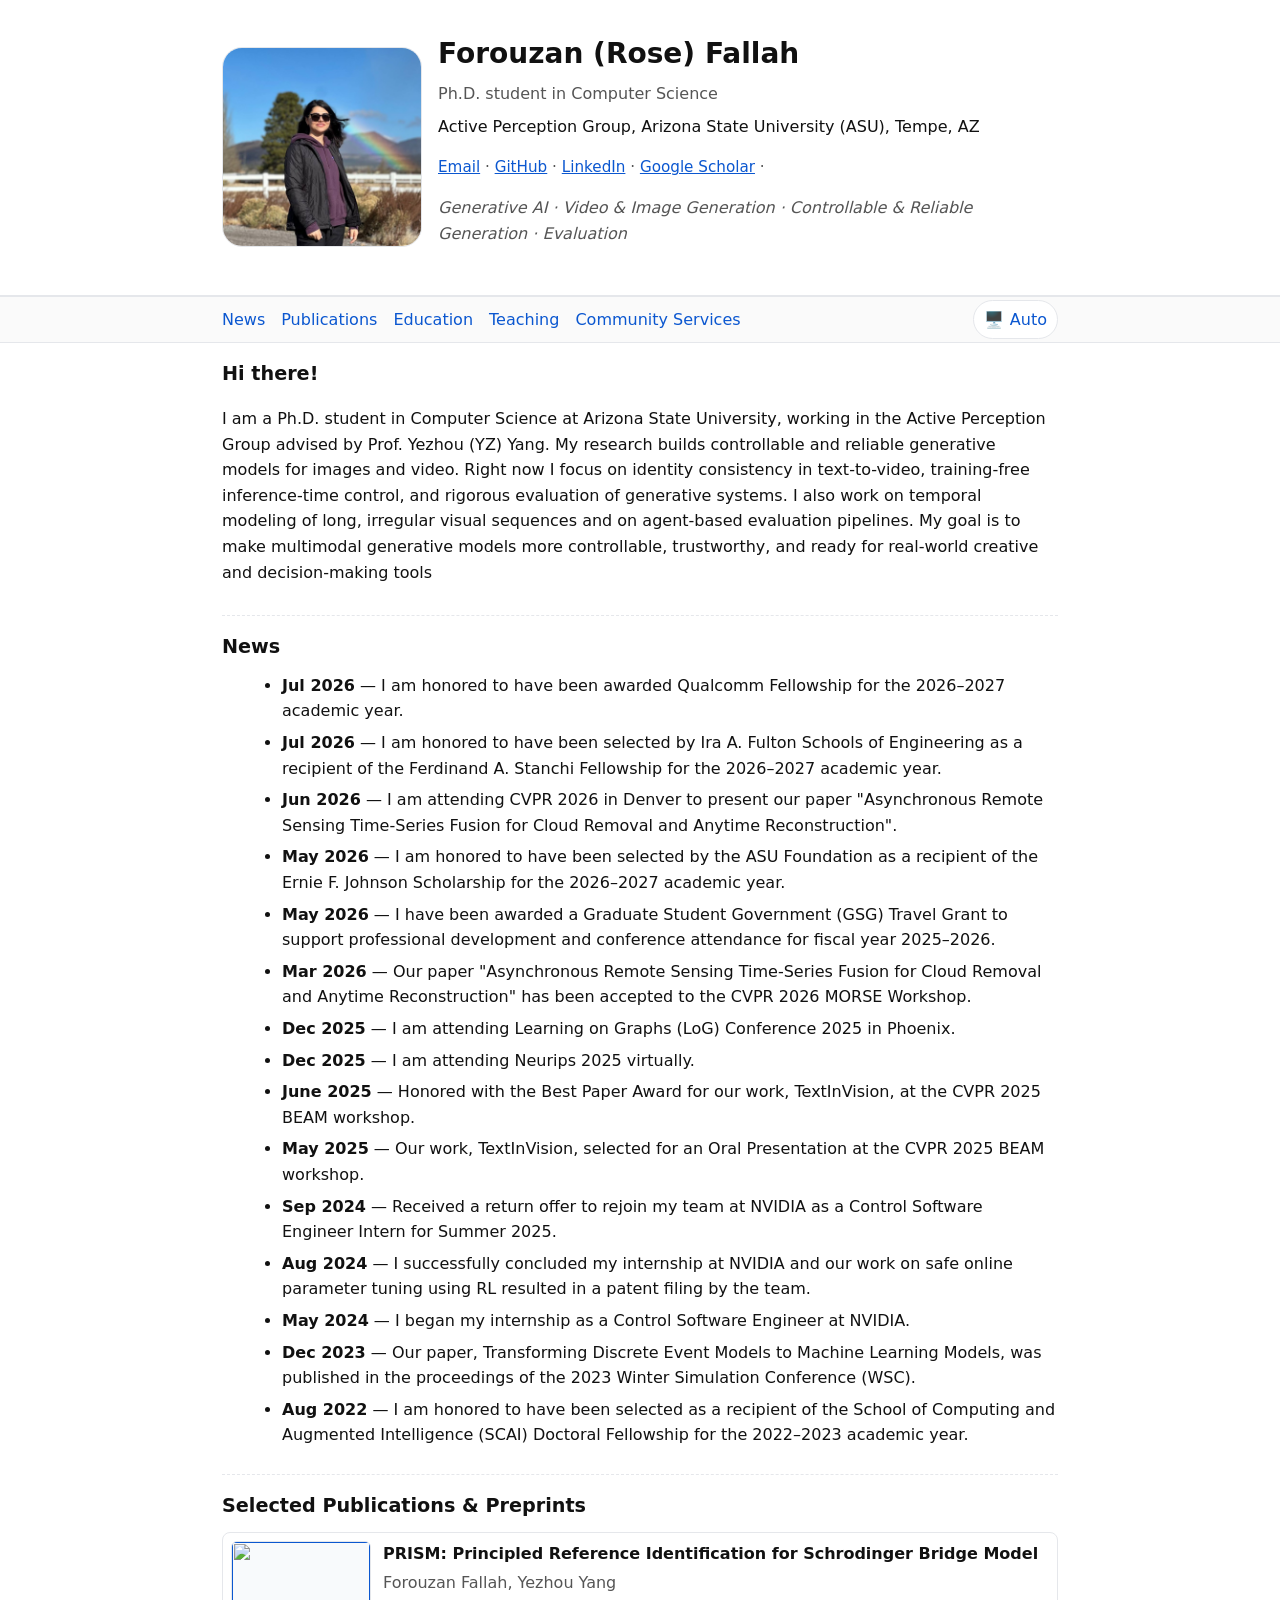
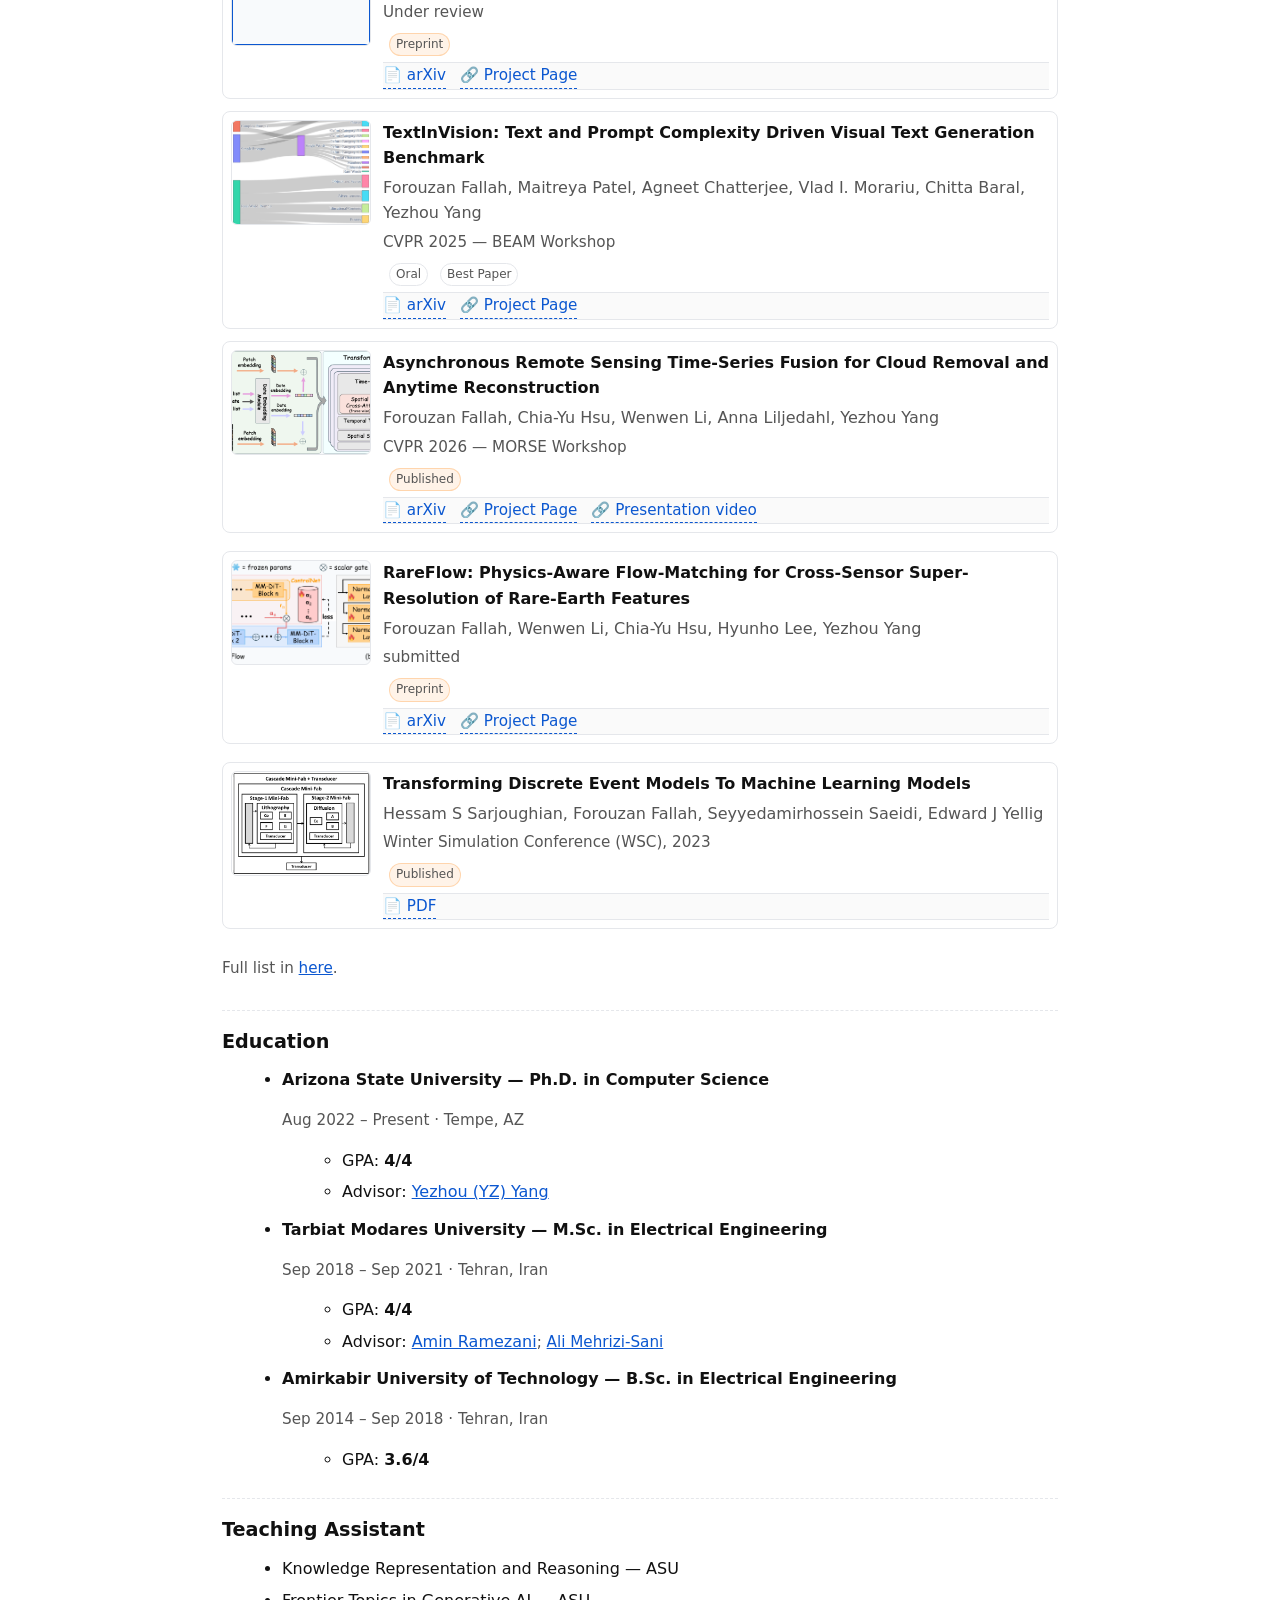
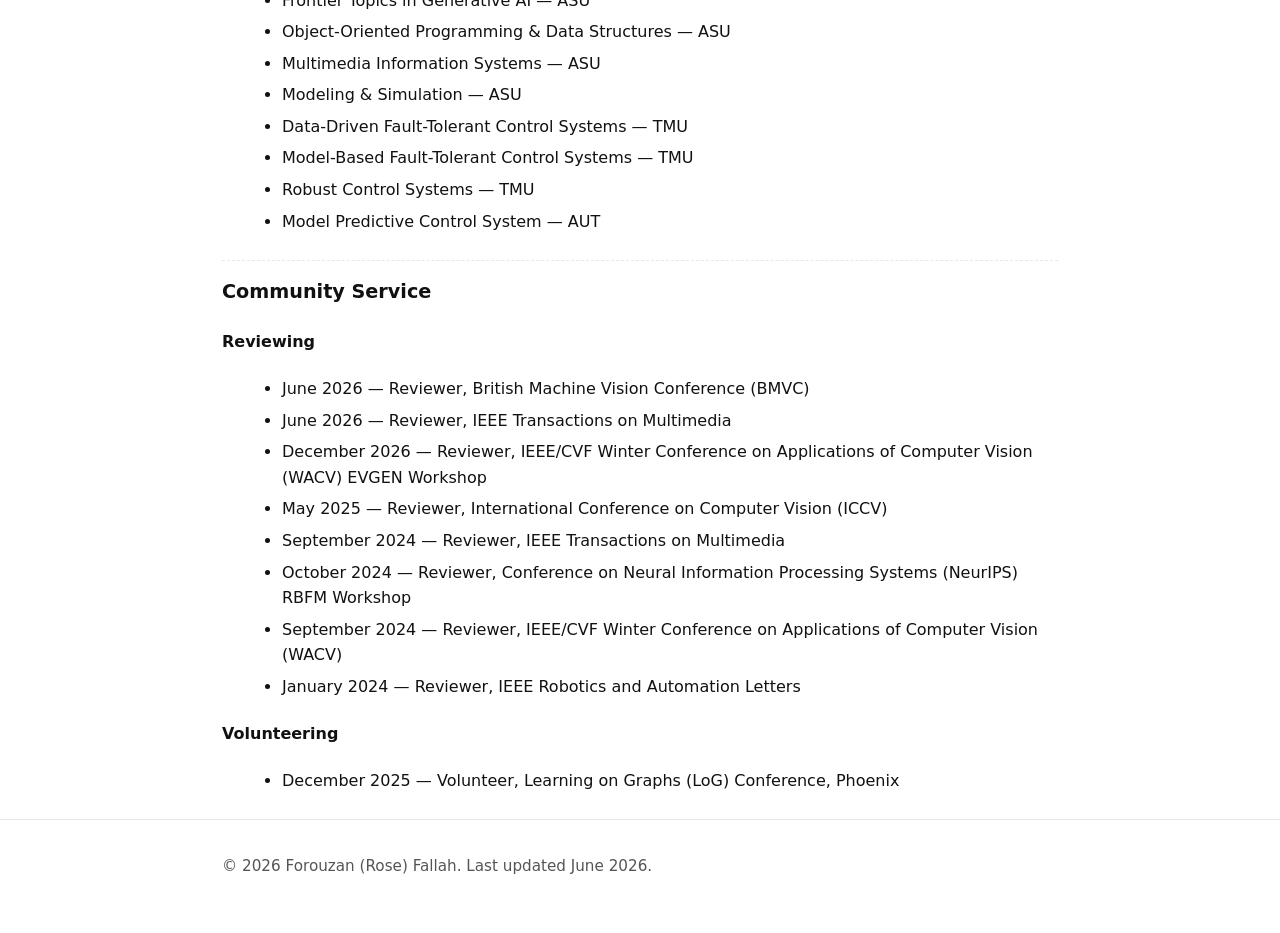
==== commit 988d7fa8: "Update index.html" ====
--- a/index.html
+++ b/index.html
@@ -101,6 +101,34 @@
     <!-- ===  Publications section === -->
     <section id="publications">
       <h2>Selected Publications & Preprints</h2>
+      <ul class="pub-list">
+        <!-- 1) PRISM -->
+        <li class="pub-item">
+          <figure class="pub-figure">
+            <a href="" aria-label="Open project page: PRISM">
+              <img
+                src="assets/prism.png"
+                alt=""
+                loading="lazy"
+                decoding="async"
+                width="320" height="240">
+            </a>
+          </figure>
+
+          <div class="pub-content">
+            <h3 class="pub-title">PRISM: Principled Reference Identification for Schrodinger Bridge Model</h3>
+            <p class="pub-authors">Forouzan Fallah, Yezhou Yang</p>
+            <p class="pub-venue meta">Under review</p>
+            <div class="badges">
+                <span class="badge badge--preprint">Preprint</span>
+            </div>
+
+            <nav class="links" aria-label="Links for PRISM">
+              <a class="link-arxiv" href="https://arxiv.org/pdf/2608.06893" target="_blank" rel="noopener">arXiv</a>
+              <a class="link-website" href="">Project Page</a>
+            </nav>
+          </div>
+        </li>
 
       <ul class="pub-list">
         <!-- 1) TextInVision -->
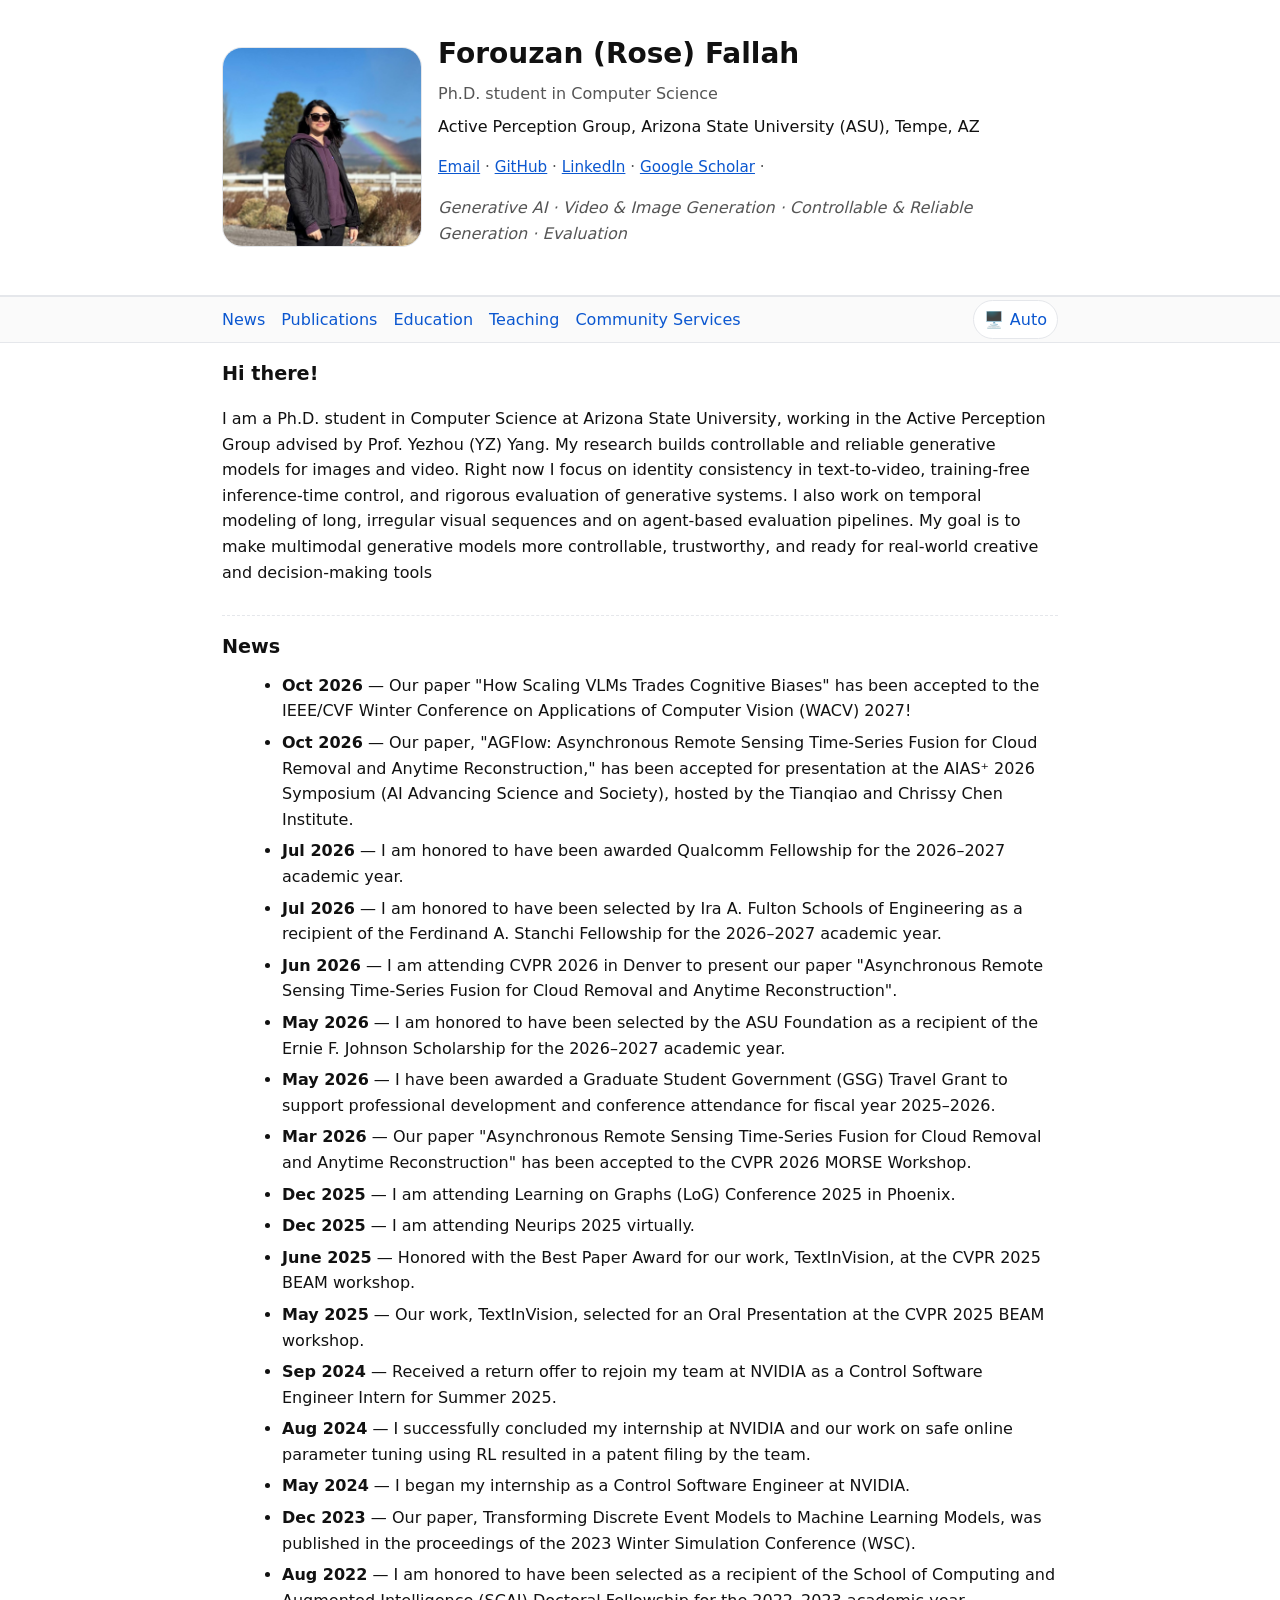
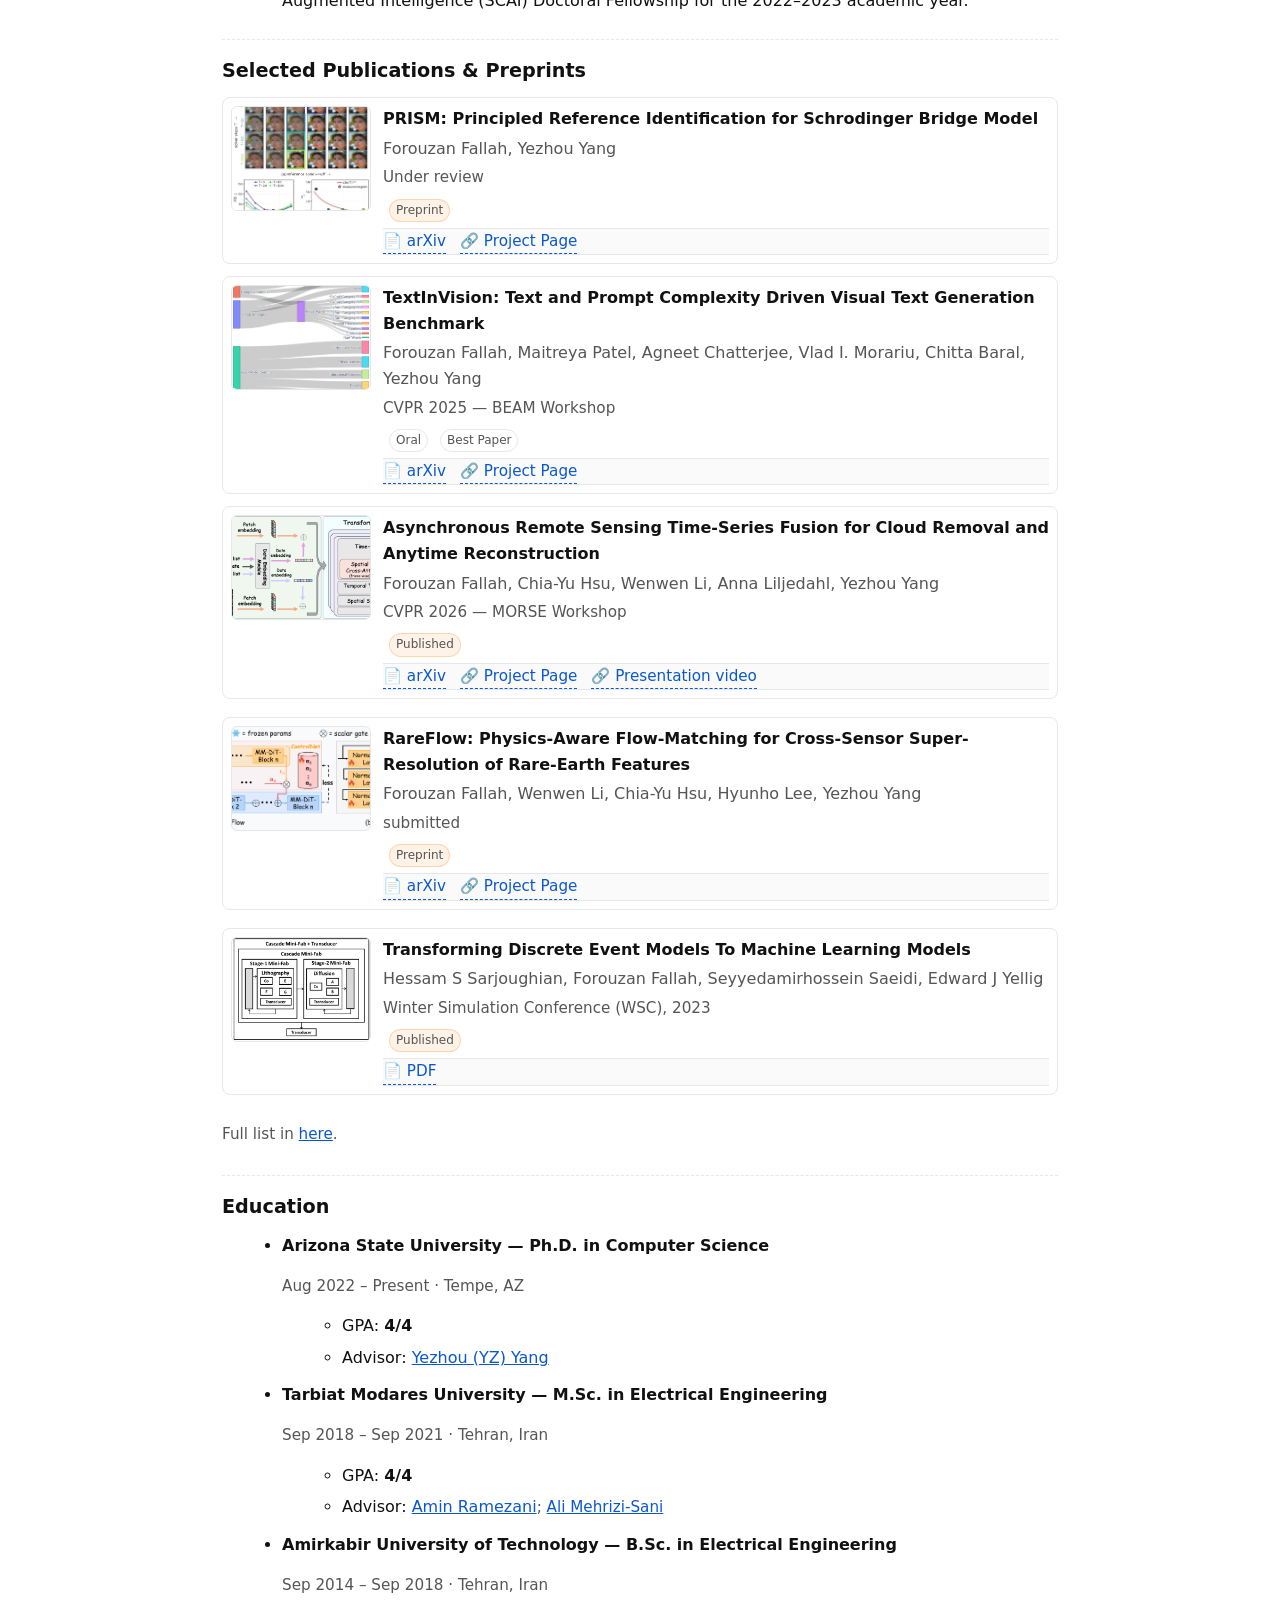
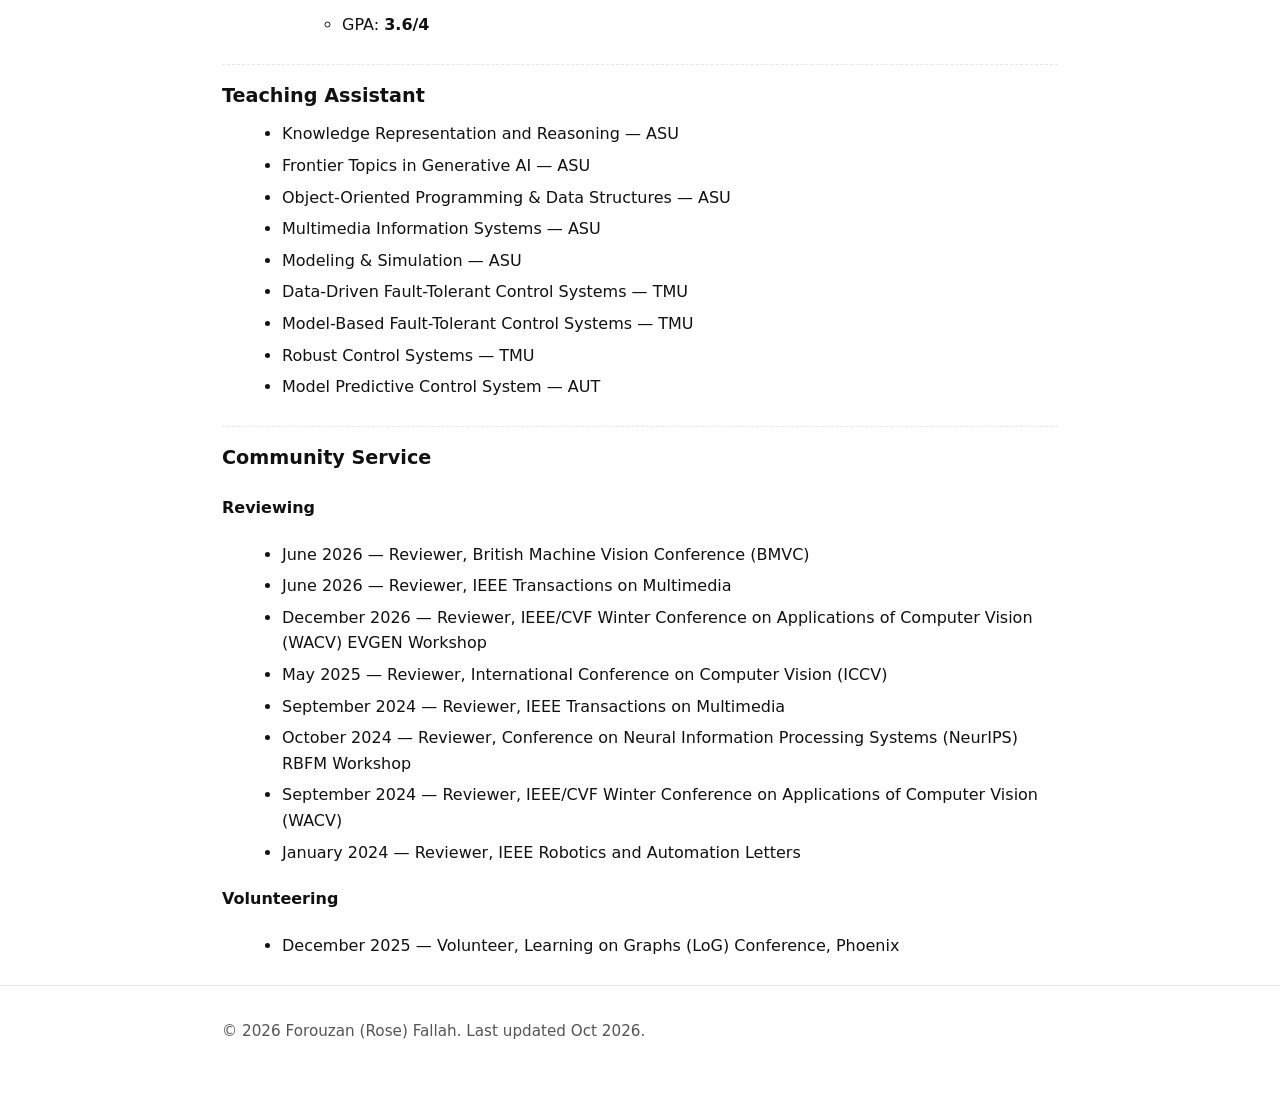
==== commit 70f41ce9: "Update index.html" ====
--- a/index.html
+++ b/index.html
@@ -80,6 +80,8 @@
     <section id="news">
       <h2>News</h2>
       <ul>
+        <li><strong>Oct 2026</strong> — Our paper "How Scaling VLMs Trades Cognitive Biases" has been accepted to the IEEE/CVF Winter Conference on Applications of Computer Vision (WACV) 2027!</li>
+        <li><strong>Oct 2026</strong> — Our paper, "AGFlow: Asynchronous Remote Sensing Time-Series Fusion for Cloud Removal and Anytime Reconstruction," has been accepted for presentation at the AIAS⁺ 2026 Symposium (AI Advancing Science and Society), hosted by the Tianqiao and Chrissy Chen Institute.</li>
         <li><strong>Jul 2026</strong> — I am honored to have been awarded Qualcomm Fellowship for the 2026–2027 academic year.</li>
         <li><strong>Jul 2026</strong> — I am honored to have been selected by Ira A. Fulton Schools of Engineering as a recipient of the Ferdinand A. Stanchi Fellowship for the 2026–2027 academic year.</li>
         <li><strong>Jun 2026</strong> — I am attending CVPR 2026 in Denver to present our paper "Asynchronous Remote Sensing Time-Series Fusion for Cloud Removal and Anytime Reconstruction".</li>
@@ -317,7 +319,7 @@
 
   <footer>
     <div class="container">
-      <p>© <span id="year"></span> Forouzan (Rose) Fallah. Last updated June 2026.</p>
+      <p>© <span id="year"></span> Forouzan (Rose) Fallah. Last updated Oct 2026.</p>
     </div>
     <script>document.getElementById('year').textContent = new Date().getFullYear();</script>
   </footer>
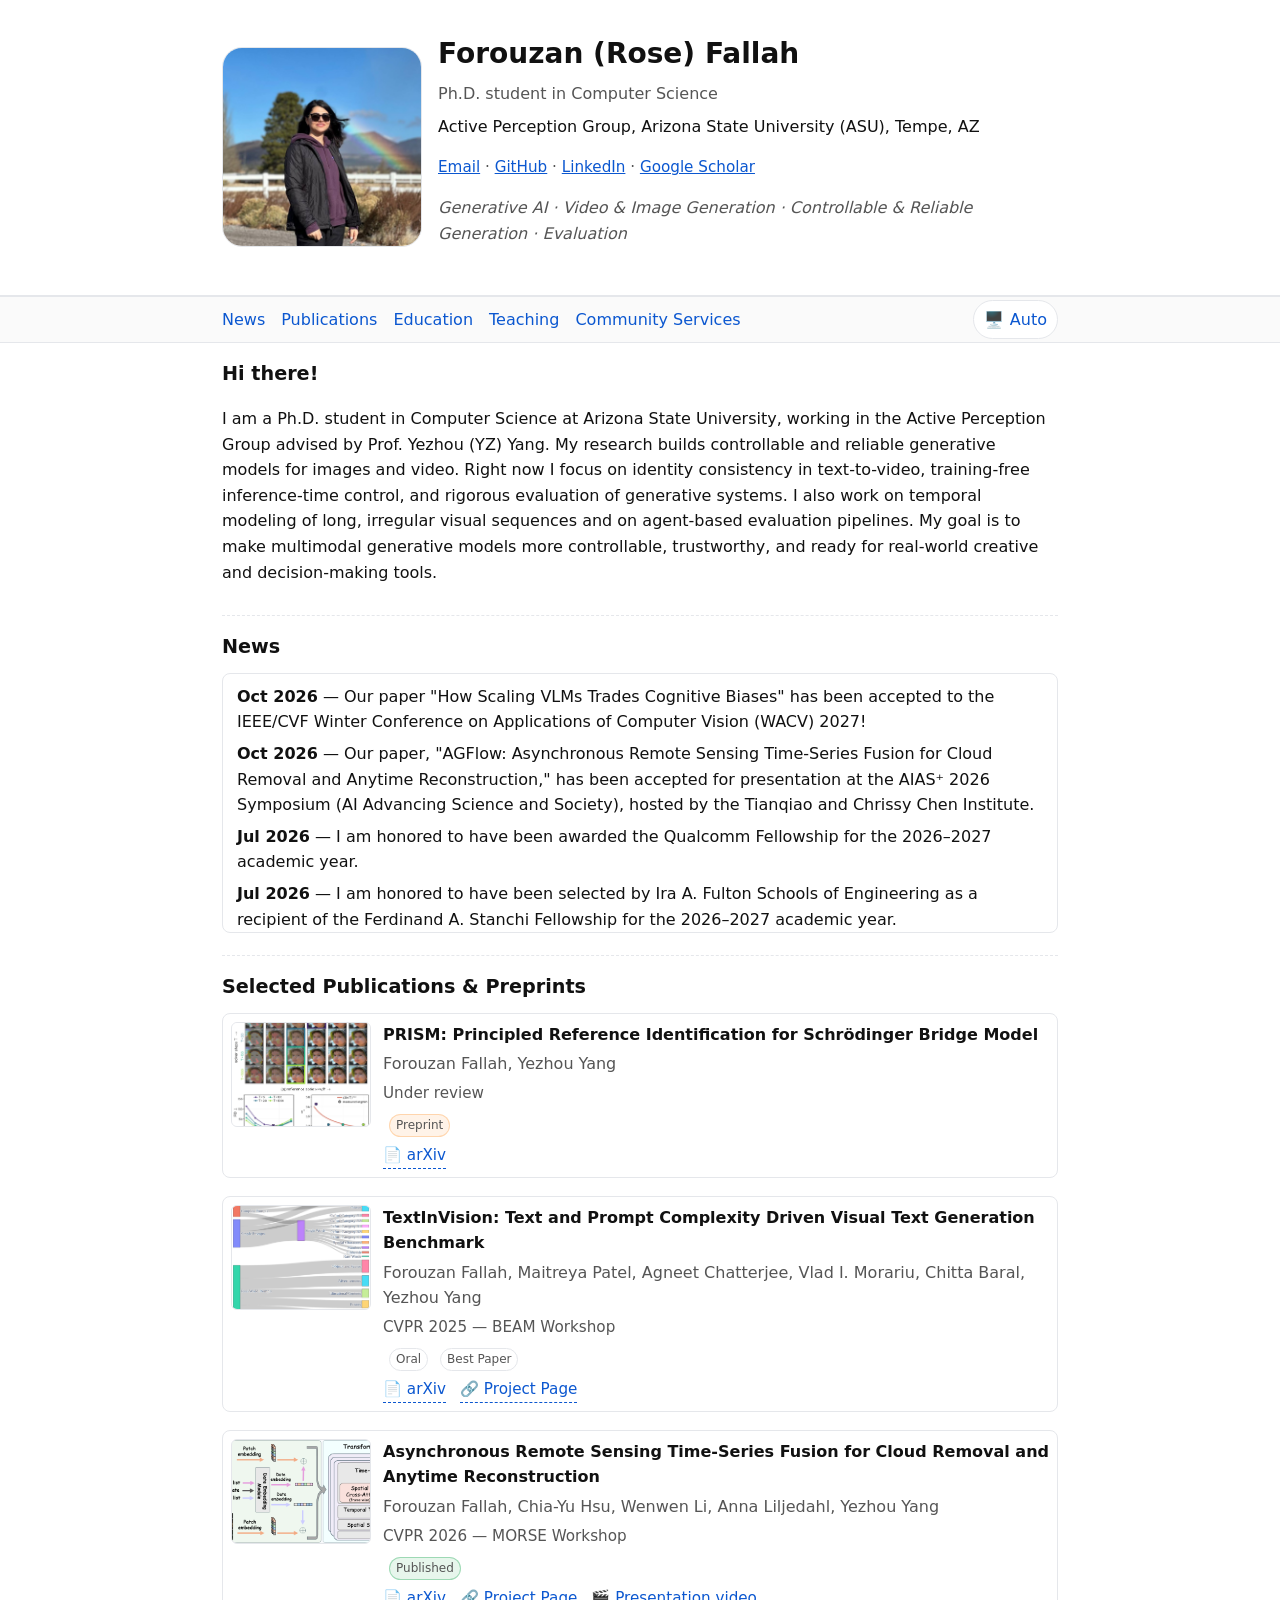
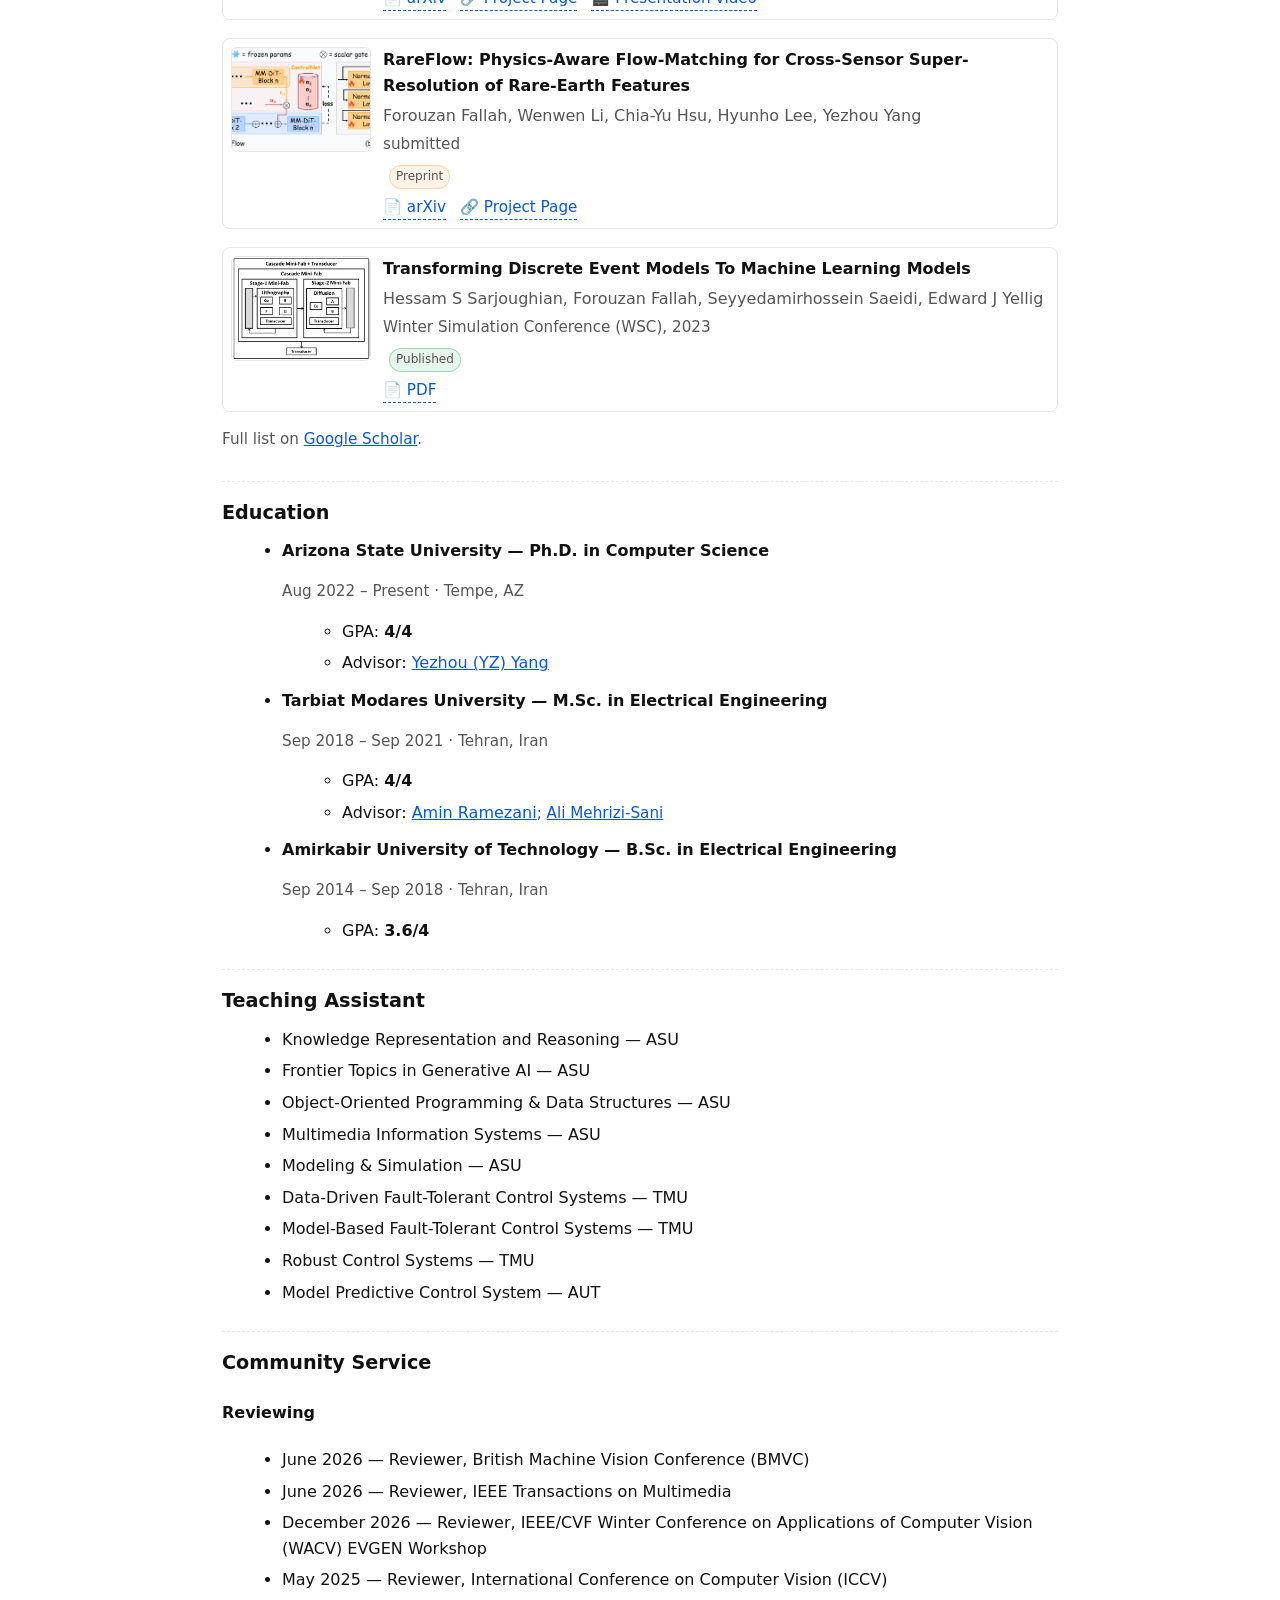
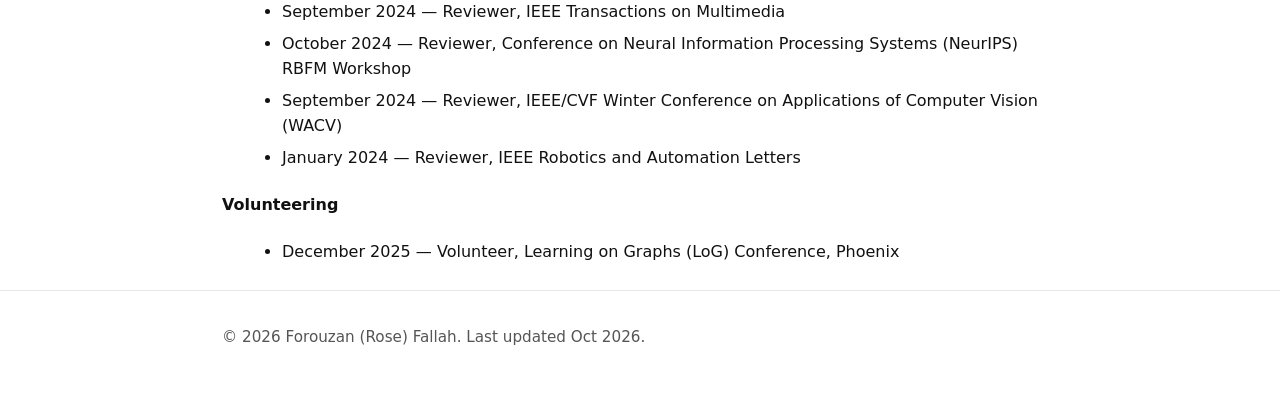
==== commit 74ea0bba: "Add files via upload" ====
--- a/index.html
+++ b/index.html
@@ -23,7 +23,7 @@
     })();
   </script>
 
-  <link rel="stylesheet" href="style.css?v=20251012">
+  <link rel="stylesheet" href="style.css?v=20261026">
   <link rel="icon" href="assets/Picture1.jpg" type="image/png">
 
   <meta property="og:title" content="Forouzan (Rose) Fallah">
@@ -36,7 +36,7 @@
   <a class="skip-link" href="#main">Skip to content</a>
   <header>
     <div class="container hero">
-      <img src="assets/Picture1.jpg" alt="Profile photo placeholder for Forouzan Fallah">
+      <img src="assets/Picture1.jpg" alt="Photo of Forouzan (Rose) Fallah">
       <div>
         <h1>Forouzan (Rose) Fallah</h1>
         <p class="role">Ph.D. student in Computer Science</p>
@@ -45,7 +45,7 @@
           <a href="mailto:ffallah@asu.edu">Email</a> ·
           <a href="https://github.com/forouzanfallah">GitHub</a> ·
           <a href="https://www.linkedin.com/in/forouzanfallah">LinkedIn</a> ·
-          <a href="https://scholar.google.com/citations?user=XwzlfO8AAAAJ&hl=en&oi=ao">Google Scholar</a> ·
+          <a href="https://scholar.google.com/citations?user=XwzlfO8AAAAJ&hl=en&oi=ao">Google Scholar</a>
         </p>
         <p class="kicker">Generative AI · Video & Image Generation · Controllable & Reliable Generation · Evaluation</p>
       </div>
@@ -73,24 +73,24 @@
     <section id="bio">
       <h2>Hi there!</h2>
       <p>
-I am a Ph.D. student in Computer Science at Arizona State University, working in the Active Perception Group advised by Prof. Yezhou (YZ) Yang. My research builds controllable and reliable generative models for images and video. Right now I focus on identity consistency in text-to-video, training-free inference-time control, and rigorous evaluation of generative systems. I also work on temporal modeling of long, irregular visual sequences and on agent-based evaluation pipelines. My goal is to make multimodal generative models more controllable, trustworthy, and ready for real‑world creative and decision‑making tools
+I am a Ph.D. student in Computer Science at Arizona State University, working in the Active Perception Group advised by Prof. Yezhou (YZ) Yang. My research builds controllable and reliable generative models for images and video. Right now I focus on identity consistency in text-to-video, training-free inference-time control, and rigorous evaluation of generative systems. I also work on temporal modeling of long, irregular visual sequences and on agent-based evaluation pipelines. My goal is to make multimodal generative models more controllable, trustworthy, and ready for real‑world creative and decision‑making tools.
       </p>
     </section>
 
     <section id="news">
       <h2>News</h2>
-      <ul>
+      <ul tabindex="0" aria-label="News (scroll for more)">
         <li><strong>Oct 2026</strong> — Our paper "How Scaling VLMs Trades Cognitive Biases" has been accepted to the IEEE/CVF Winter Conference on Applications of Computer Vision (WACV) 2027!</li>
         <li><strong>Oct 2026</strong> — Our paper, "AGFlow: Asynchronous Remote Sensing Time-Series Fusion for Cloud Removal and Anytime Reconstruction," has been accepted for presentation at the AIAS⁺ 2026 Symposium (AI Advancing Science and Society), hosted by the Tianqiao and Chrissy Chen Institute.</li>
-        <li><strong>Jul 2026</strong> — I am honored to have been awarded Qualcomm Fellowship for the 2026–2027 academic year.</li>
+        <li><strong>Jul 2026</strong> — I am honored to have been awarded the Qualcomm Fellowship for the 2026–2027 academic year.</li>
         <li><strong>Jul 2026</strong> — I am honored to have been selected by Ira A. Fulton Schools of Engineering as a recipient of the Ferdinand A. Stanchi Fellowship for the 2026–2027 academic year.</li>
         <li><strong>Jun 2026</strong> — I am attending CVPR 2026 in Denver to present our paper "Asynchronous Remote Sensing Time-Series Fusion for Cloud Removal and Anytime Reconstruction".</li>
         <li><strong>May 2026</strong> — I am honored to have been selected by the ASU Foundation as a recipient of the Ernie F. Johnson Scholarship for the 2026–2027 academic year.</li>
         <li><strong>May 2026</strong> — I have been awarded a Graduate Student Government (GSG) Travel Grant to support professional development and conference attendance for fiscal year 2025–2026.</li>
         <li><strong>Mar 2026</strong> — Our paper "Asynchronous Remote Sensing Time-Series Fusion for Cloud Removal and Anytime Reconstruction" has been accepted to the CVPR 2026 MORSE Workshop.</li>
         <li><strong>Dec 2025</strong> — I am attending Learning on Graphs (LoG) Conference 2025 in Phoenix.</li>
-        <li><strong>Dec 2025</strong> — I am attending Neurips 2025 virtually.</li>
-        <li><strong>June 2025</strong> — Honored with the Best Paper Award for our work, TextInVision, at the CVPR 2025 BEAM workshop.</li>
+        <li><strong>Dec 2025</strong> — I am attending NeurIPS 2025 virtually.</li>
+        <li><strong>Jun 2025</strong> — Honored with the Best Paper Award for our work, TextInVision, at the CVPR 2025 BEAM workshop.</li>
         <li><strong>May 2025</strong> — Our work, TextInVision, selected for an Oral Presentation at the CVPR 2025 BEAM workshop.</li>
         <li><strong>Sep 2024</strong> — Received a return offer to rejoin my team at NVIDIA as a Control Software Engineer Intern for Summer 2025.</li>
         <li><strong>Aug 2024</strong> — I successfully concluded my internship at NVIDIA and our work on safe online parameter tuning using RL resulted in a patent filing by the team.</li>
@@ -107,18 +107,18 @@
         <!-- 1) PRISM -->
         <li class="pub-item">
           <figure class="pub-figure">
-            <a href="" aria-label="Open project page: PRISM">
+            <a href="https://arxiv.org/abs/2608.06893" aria-label="Open paper: PRISM">
               <img
                 src="assets/prism.png"
-                alt=""
-                loading="lazy"
-                decoding="async"
-                width="320" height="240">
-            </a>
-          </figure>
-
-          <div class="pub-content">
-            <h3 class="pub-title">PRISM: Principled Reference Identification for Schrodinger Bridge Model</h3>
+                alt="Overview figure of PRISM, a Schrödinger bridge model"
+                loading="lazy"
+                decoding="async"
+                width="320" height="240">
+            </a>
+          </figure>
+
+          <div class="pub-content">
+            <h3 class="pub-title">PRISM: Principled Reference Identification for Schrödinger Bridge Model</h3>
             <p class="pub-authors">Forouzan Fallah, Yezhou Yang</p>
             <p class="pub-venue meta">Under review</p>
             <div class="badges">
@@ -127,16 +127,14 @@
 
             <nav class="links" aria-label="Links for PRISM">
               <a class="link-arxiv" href="https://arxiv.org/pdf/2608.06893" target="_blank" rel="noopener">arXiv</a>
-              <a class="link-website" href="">Project Page</a>
-            </nav>
-          </div>
-        </li>
-
-      <ul class="pub-list">
+            </nav>
+          </div>
+        </li>
+
         <!-- 1) TextInVision -->
         <li class="pub-item">
           <figure class="pub-figure">
-            <a href="" aria-label="Open project page: TextInVision">
+            <a href="https://github.com/TextinVision/TextinVision" aria-label="Open project page: TextInVision">
               <img
                 src="assets/textinvision.png"
                 alt="Demo from TextInVision showing generated text-in-image examples"
@@ -162,14 +160,13 @@
           </div>
         </li>
 
-      <ul class="pub-list">
         <!-- 2) AGFlow -->
         <li class="pub-item">
           <figure class="pub-figure">
-            <a href="" aria-label="Open project page: AGFlow">
+            <a href="https://agflow-model.github.io/" aria-label="Open project page: AGFlow">
               <img
                 src="assets/agflow.png"
-                alt="Demo from TextInVision showing generated text-in-image examples"
+                alt="AGFlow results on cloud removal from satellite image time series"
                 loading="lazy"
                 decoding="async"
                 width="320" height="240">
@@ -181,20 +178,20 @@
             <p class="pub-authors">Forouzan Fallah, Chia-Yu Hsu, Wenwen Li, Anna Liljedahl, Yezhou Yang</p>
             <p class="pub-venue meta">CVPR 2026 — MORSE Workshop</p>
             <div class="badges">
-              <span class="badge badge--preprint">Published</span>
+              <span class="badge badge--published">Published</span>
             </div>
 
             <nav class="links" aria-label="Links for AGFlow">
               <a class="link-arxiv" href="https://arxiv.org/abs/2605.27726" target="_blank" rel="noopener">arXiv</a>
               <a class="link-website" href="https://agflow-model.github.io/">Project Page</a>
-              <a class="link-website" href="https://www.youtube.com/watch?v=OXnxE3O8sl4">Presentation video</a>
+              <a class="link-video" href="https://www.youtube.com/watch?v=OXnxE3O8sl4">Presentation video</a>
             </nav>
           </div>
         </li>
         <!-- 2) RareFlow -->
         <li class="pub-item">
           <figure class="pub-figure">
-            <a href="" aria-label="Open project page: RareFlow">
+            <a href="https://rareflow.github.io/" aria-label="Open project page: RareFlow">
               <img
                 src="assets/rareflow.png"
                 alt="RareFlow: cross-sensor super-resolution of rare-earth features"
@@ -222,7 +219,7 @@
         <!-- 3) WSC 2023 -->
         <li class="pub-item">
           <figure class="pub-figure">
-            <a href="" aria-label="Open project page: Transforming Discrete Event Models To Machine Learning Models">
+            <a href="https://ieeexplore.ieee.org/abstract/document/10407348" aria-label="Open paper: Transforming Discrete Event Models To Machine Learning Models">
               <img
                 src="assets/wsc.png"
                 alt="Pipeline for transforming discrete event models to ML models"
@@ -237,7 +234,7 @@
             <p class="pub-authors">Hessam S Sarjoughian, Forouzan Fallah, Seyyedamirhossein Saeidi, Edward J Yellig</p>
             <p class="pub-venue meta">Winter Simulation Conference (WSC), 2023</p>
             <div class="badges">
-              <span class="badge badge--preprint">Published</span>
+              <span class="badge badge--published">Published</span>
             </div>
 
             <nav class="links" aria-label="Links for WSC 2023 paper">
@@ -247,7 +244,7 @@
         </li>
       </ul>
 
-      <p class="meta">Full list in <a href="https://scholar.google.com/citations?user=XwzlfO8AAAAJ&hl=en">here</a>.</p>
+      <p class="meta">Full list on <a href="https://scholar.google.com/citations?user=XwzlfO8AAAAJ&hl=en">Google Scholar</a>.</p>
     </section>
 
     <!-- ===  Education section === -->
--- a/style.css
+++ b/style.css
@@ -72,6 +72,17 @@
 ul { margin: 4px 0 12px 20px; }
 li + li { margin-top: 6px; }
 
+/* News: scrollable box */
+#news ul {
+  list-style: none;
+  margin: 0 0 8px;
+  padding: 10px 14px;
+  max-height: 260px;
+  overflow-y: auto;
+  border: 1px solid var(--border);
+  border-radius: 8px;
+}
+
 .badge {
   display: inline-block;
   padding: 1px 6px;
@@ -157,6 +168,10 @@
 #publications .badge--preprint {
   background: rgba(255, 159, 64, 0.12);
   border-color: rgba(255, 159, 64, 0.35);
+}
+#publications .badge--published {
+  background: rgba(22, 163, 74, 0.10);
+  border-color: rgba(22, 163, 74, 0.35);
 }
 
 #publications .links {
@@ -234,7 +249,12 @@
 
 :root[data-theme="dark"] #publications .pub-figure { background: #0f1216; }
 :root[data-theme="dark"] .hero img { background: #0f1216; }
+:root[data-theme="light"] #publications .pub-figure,
+:root[data-theme="light"] .hero img { background: #f8fafc; }
 
 @media (max-width: 420px) {
   .theme-toggle { width: 100%; justify-content: center; }
 }
+
+/* Paper link rows use <nav>; keep the top-menu bar style off them */
+#publications nav { border: 0; background: none; }
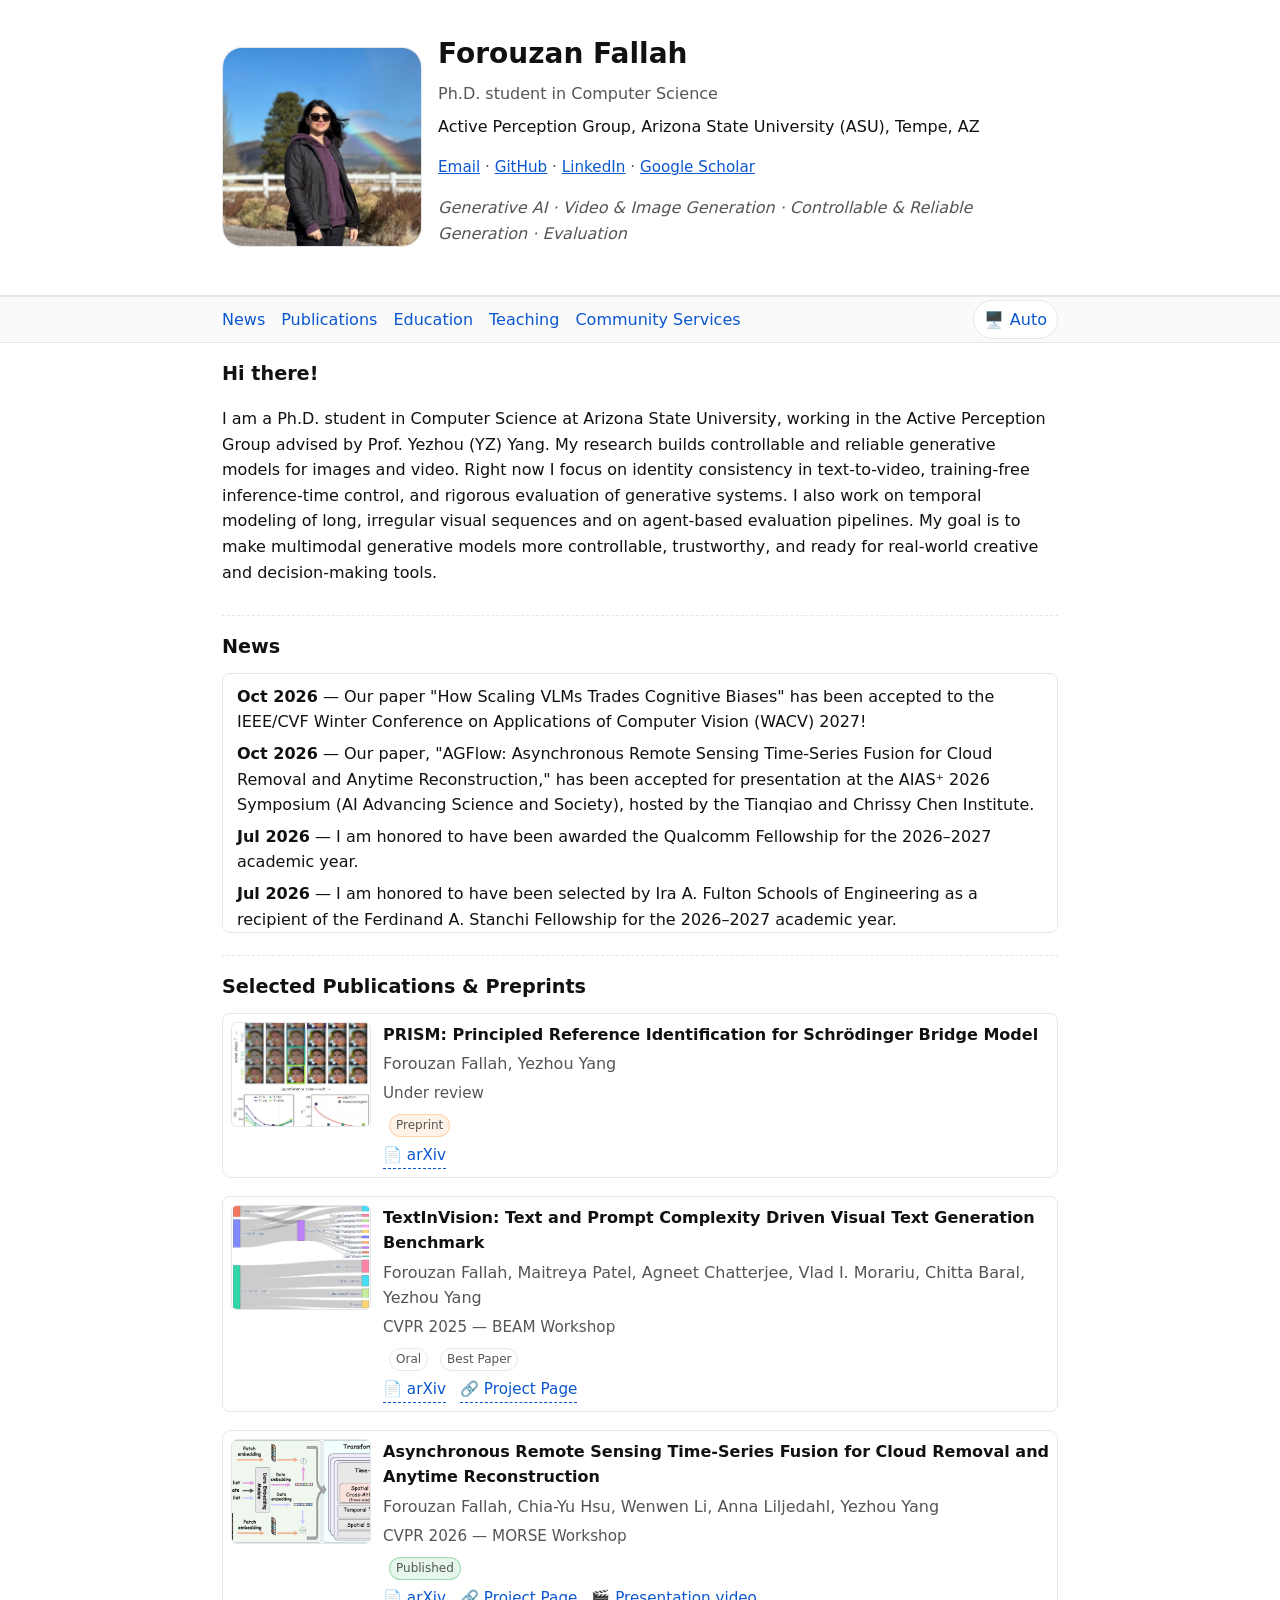
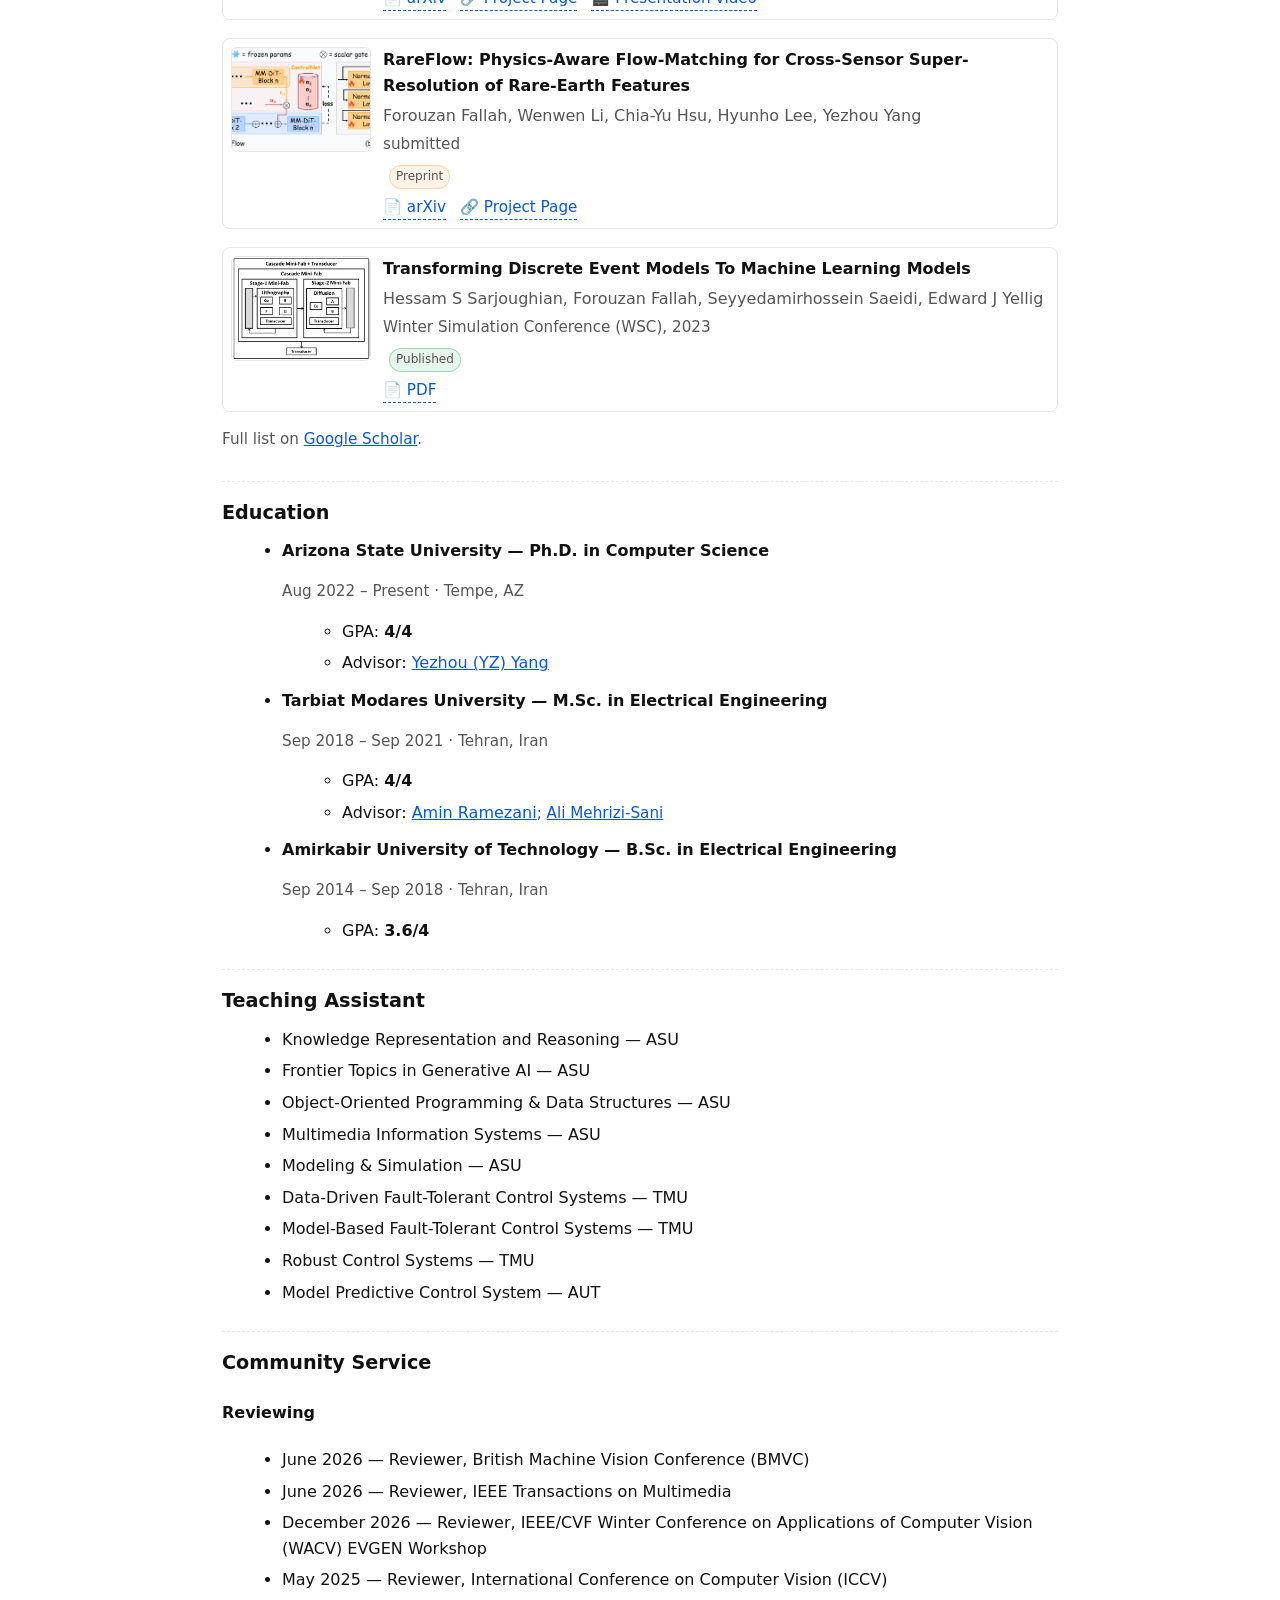
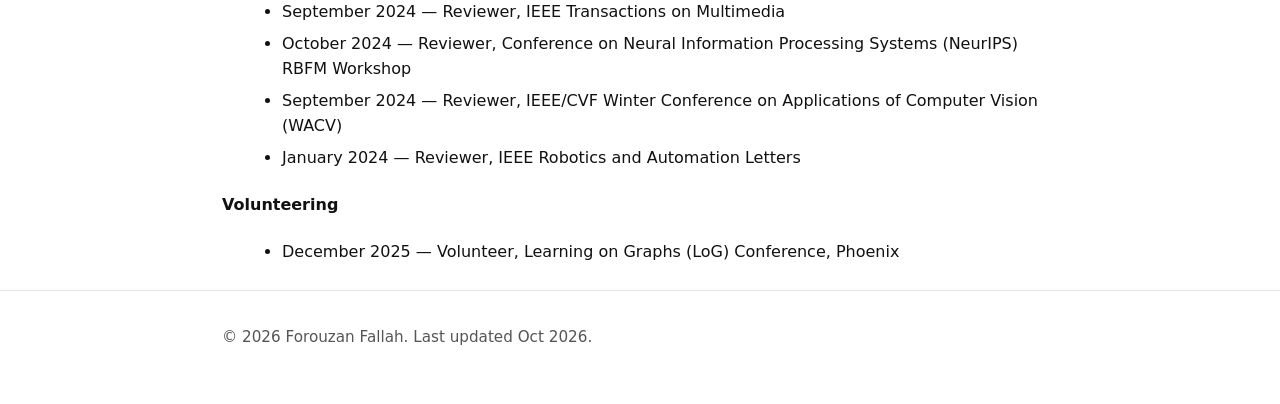
==== commit 7c46ec8e: "Update index.html" ====
--- a/index.html
+++ b/index.html
@@ -3,8 +3,8 @@
 <head>
   <meta charset="utf-8">
   <meta name="viewport" content="width=device-width, initial-scale=1">
-  <title>Forouzan (Rose) Fallah</title>
-  <meta name="description" content="Forouzan (Rose) Fallah — Ph.D. student in Computer Science at Arizona State University. Generative AI, diffusion models, T2I, image editing.">
+  <title>Forouzan Fallah</title>
+  <meta name="description" content="Forouzan Fallah — Ph.D. student in Computer Science at Arizona State University. Generative AI, diffusion models, T2I, image editing.">
 
   <meta name="color-scheme" content="light dark">
   <meta name="theme-color" content="#ffffff" media="(prefers-color-scheme: light)">
@@ -26,7 +26,7 @@
   <link rel="stylesheet" href="style.css?v=20261026">
   <link rel="icon" href="assets/Picture1.jpg" type="image/png">
 
-  <meta property="og:title" content="Forouzan (Rose) Fallah">
+  <meta property="og:title" content="Forouzan Fallah">
   <meta property="og:description" content="Ph.D. student in Computer Science at Arizona State University. Generative AI, diffusion models, T2I, image editing.">
   <meta property="og:type" content="website">
   <meta property="og:url" content="https://forouzanfallah.github.io/">
@@ -36,9 +36,9 @@
   <a class="skip-link" href="#main">Skip to content</a>
   <header>
     <div class="container hero">
-      <img src="assets/Picture1.jpg" alt="Photo of Forouzan (Rose) Fallah">
+      <img src="assets/Picture1.jpg" alt="Photo of Forouzan Fallah">
       <div>
-        <h1>Forouzan (Rose) Fallah</h1>
+        <h1>Forouzan Fallah</h1>
         <p class="role">Ph.D. student in Computer Science</p>
         <p class="affil">Active Perception Group, Arizona State University (ASU), Tempe, AZ</p>
         <p class="meta">
@@ -316,7 +316,7 @@
 
   <footer>
     <div class="container">
-      <p>© <span id="year"></span> Forouzan (Rose) Fallah. Last updated Oct 2026.</p>
+      <p>© <span id="year"></span> Forouzan Fallah. Last updated Oct 2026.</p>
     </div>
     <script>document.getElementById('year').textContent = new Date().getFullYear();</script>
   </footer>
